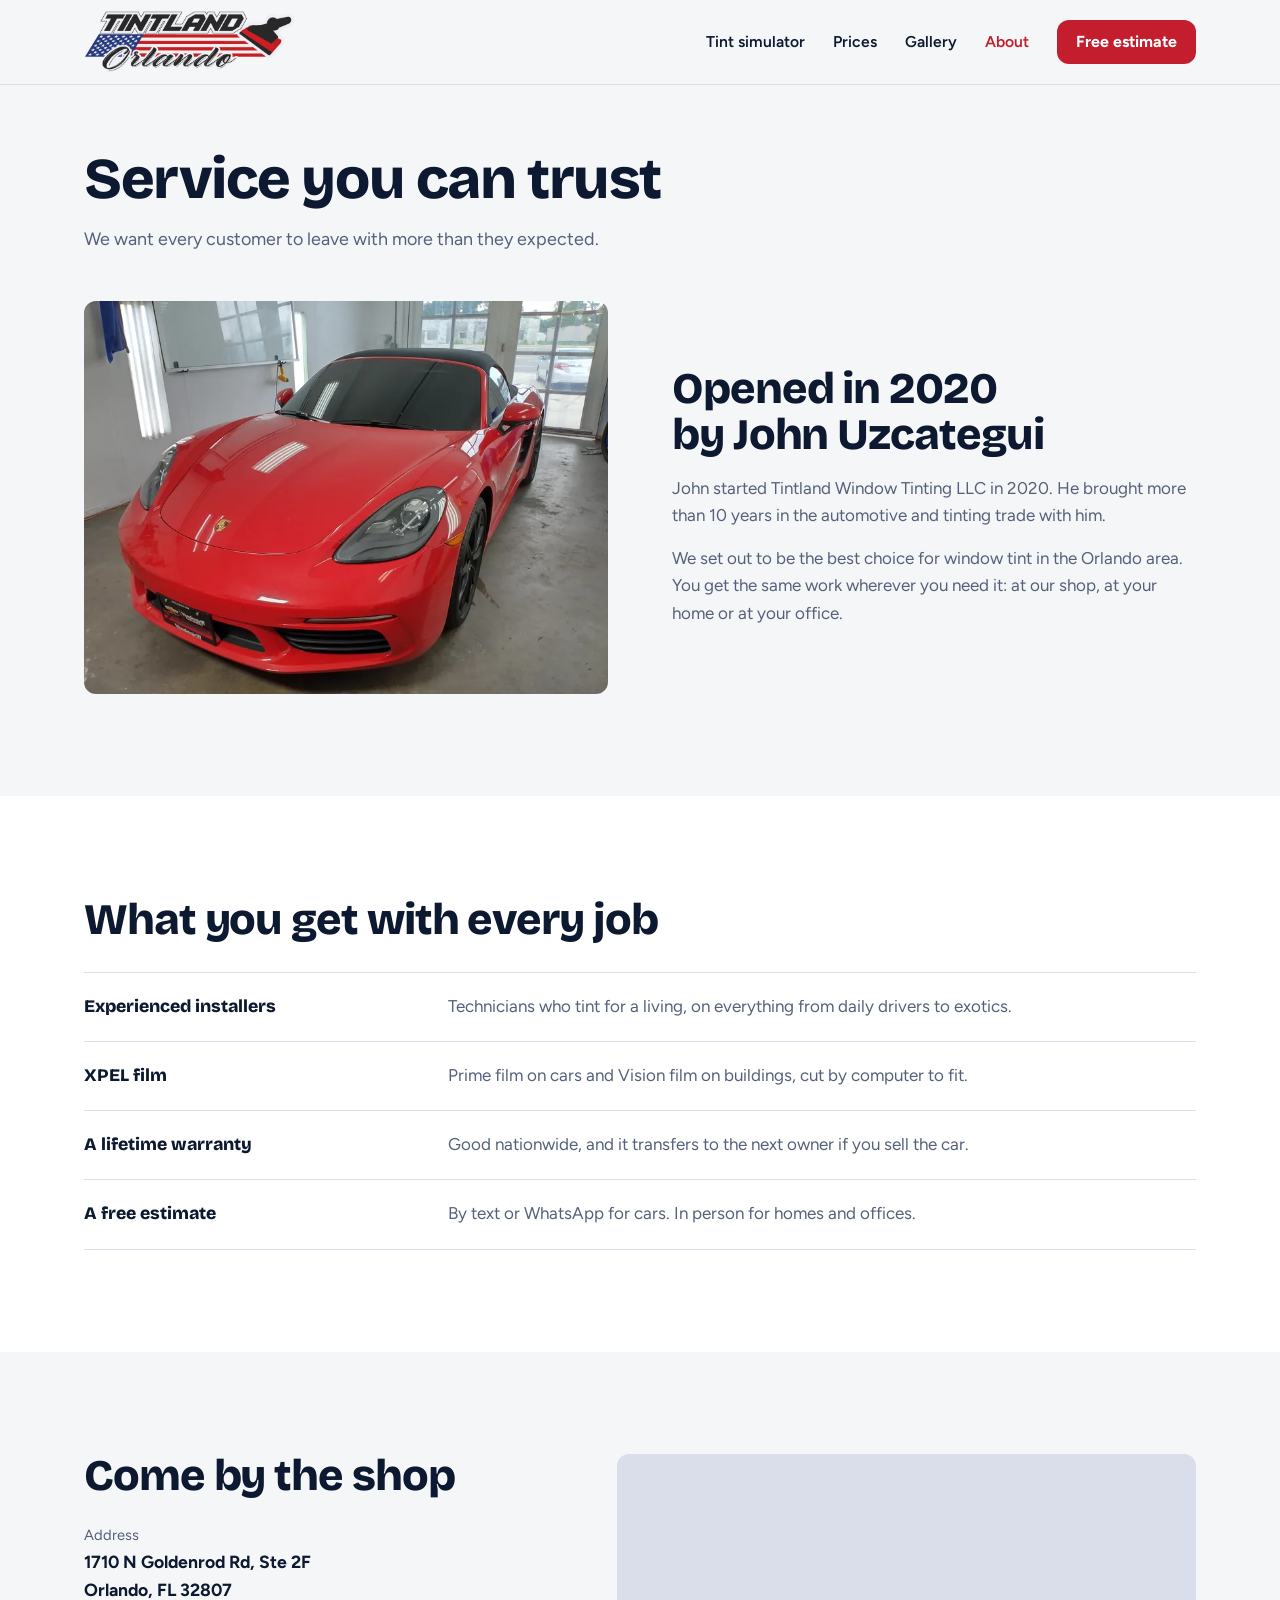
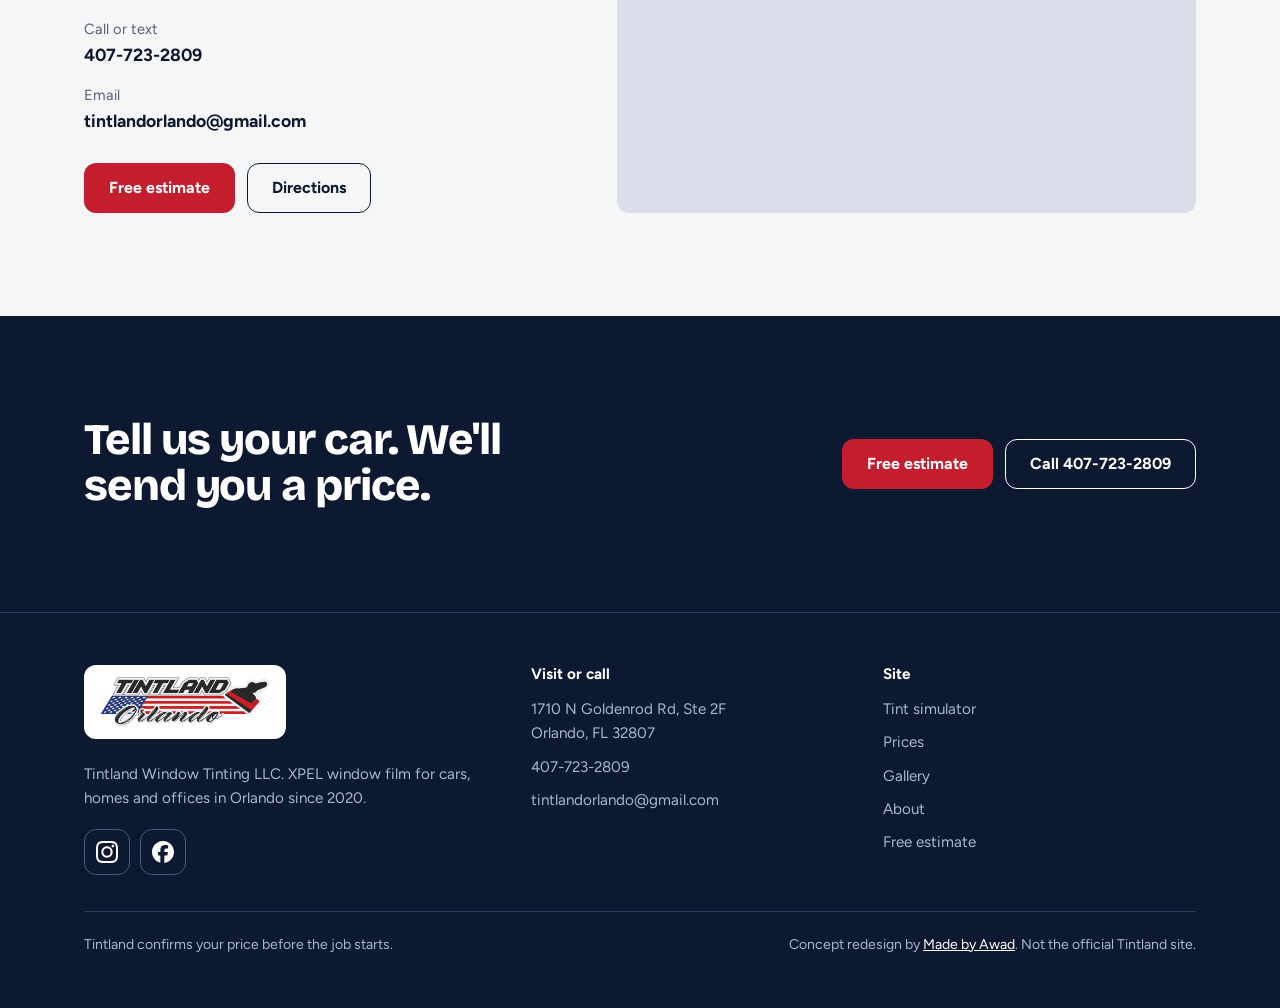
==== about.html @ 409a1114 "Tintland Orlando concept redesign: 6-page static site with tint simulator Co-Authored-By: Claude Opu" ====
<!doctype html>
<html lang="en">
<head>
<meta charset="utf-8">
<meta name="viewport" content="width=device-width, initial-scale=1">
<title>About | Tintland Orlando</title>
<meta name="description" content="Tintland Window Tinting LLC opened in Orlando in 2020. Founder John Uzcategui has more than 10 years in the automotive and tinting trade.">
<meta name="robots" content="noindex, nofollow">
<meta name="theme-color" content="#f5f6f8">
<meta property="og:title" content="About | Tintland Orlando">
<meta property="og:description" content="Tintland Window Tinting LLC opened in Orlando in 2020. Founder John Uzcategui has more than 10 years in the automotive and tinting trade.">
<meta property="og:image" content="assets/img/og.jpg">
<meta property="og:type" content="website">
<link rel="preload" href="assets/fonts/bricolage.woff2" as="font" type="font/woff2" crossorigin>
<link rel="preload" href="assets/fonts/figtree.woff2" as="font" type="font/woff2" crossorigin>
<link rel="stylesheet" href="assets/site.css?v=5aa60b94">
</head>
<body>
<a class="skip" href="#main">Skip to content</a>
<header class="hdr">
  <div class="wrap">
    <a class="brand" href="index.html" aria-label="Tintland Orlando, home"><img src="assets/img/tintland-logo.png" width="211" height="62" alt="Tintland Orlando"></a>
    <button class="menu" type="button" aria-expanded="false" aria-controls="nav">Menu</button>
    <nav class="nav" id="nav" aria-label="Main"><a href="tint-simulator.html">Tint simulator</a><a href="prices.html">Prices</a><a href="gallery.html">Gallery</a><a href="about.html" aria-current="page">About</a><a class="btn btn-p" href="estimate.html">Free estimate</a></nav>
  </div>
</header>
<main id="main">

<section class="phead">
  <div class="wrap">
    <h1>Service you can trust</h1>
    <p class="lead">We want every customer to leave with more than they expected.</p>
  </div>
</section>
<section class="sec tight">
  <div class="wrap split">
    <div><img src="assets/img/porsche-red-800.webp" srcset="assets/img/porsche-red-800.webp 800w, assets/img/porsche-red.webp 1600w" sizes="(max-width:860px) 100vw, 50vw" width="1600" height="1200" alt="Red Porsche convertible in the Tintland bay" fetchpriority="high"></div>
    <div class="stack">
      <h2>Opened in 2020 by John Uzcategui</h2>
      <p class="mute">John started Tintland Window Tinting LLC in 2020. He brought more than 10 years in the automotive and tinting trade with him.</p>
      <p class="mute">We set out to be the best choice for window tint in the Orlando area. You get the same work wherever you need it: at our shop, at your home or at your office.</p>
    </div>
  </div>
</section>
<section class="sec white">
  <div class="wrap">
    <h2 class="rv">What you get with every job</h2>
    <div class="rows rv">
      <div><b>Experienced installers</b><span>Technicians who tint for a living, on everything from daily drivers to exotics.</span></div>
      <div><b>XPEL film</b><span>Prime film on cars and Vision film on buildings, cut by computer to fit.</span></div>
      <div><b>A lifetime warranty</b><span>Good nationwide, and it transfers to the next owner if you sell the car.</span></div>
      <div><b>A free estimate</b><span>By text or WhatsApp for cars. In person for homes and offices.</span></div>
    </div>
  </div>
</section>

<section class="sec" id="visit">
  <div class="wrap visit">
    <div>
      <h2>Come by the shop</h2>
      <dl>
        <div><dt>Address</dt><dd>1710 N Goldenrod Rd, Ste 2F<br>Orlando, FL 32807</dd></div>
        <div><dt>Call or text</dt><dd><a href="tel:+14077232809">407-723-2809</a></dd></div>
        <div><dt>Email</dt><dd><a href="mailto:tintlandorlando@gmail.com">tintlandorlando@gmail.com</a></dd></div>
      </dl>
      <div class="btns">
        <a class="btn btn-p" href="estimate.html">Free estimate</a>
        <a class="btn btn-s" href="https://www.google.com/maps/search/?api=1&query=Tintland+Window+Tinting,+1710+N+Goldenrod+Rd+STE+2F,+Orlando,+FL+32807" rel="noopener">Directions</a>
      </div>
    </div>
    <iframe title="Map showing Tintland Orlando on N Goldenrod Rd" loading="lazy" src="https://www.google.com/maps?q=Tintland+Window+Tinting,+1710+N+Goldenrod+Rd+STE+2F,+Orlando,+FL+32807&output=embed"></iframe>
  </div>
</section>

<section class="sec end">
  <div class="wrap">
    <h2>Tell us your car. We'll send you a price.</h2>
    <div class="btns">
      <a class="btn btn-p" href="estimate.html">Free estimate</a>
      <a class="btn btn-s" href="tel:+14077232809">Call 407-723-2809</a>
    </div>
  </div>
</section>
</main>
<footer class="ftr">
  <div class="wrap">
    <div class="ftr-grid">
      <div>
        <span class="logo"><img src="assets/img/tintland-logo.png" width="640" height="188" alt="Tintland Orlando" loading="lazy"></span>
        <p>Tintland Window Tinting LLC. XPEL window film for cars, homes and offices in Orlando since 2020.</p>
        <div class="social"><a href="https://www.instagram.com/tintlandorlando/" rel="noopener" aria-label="Tintland Orlando on Instagram"><svg viewBox="0 0 24 24" width="22" height="22" fill="currentColor" aria-hidden="true"><path d="M7.0301.084c-1.2768.0602-2.1487.264-2.911.5634-.7888.3075-1.4575.72-2.1228 1.3877-.6652.6677-1.075 1.3368-1.3802 2.127-.2954.7638-.4956 1.6365-.552 2.914-.0564 1.2775-.0689 1.6882-.0626 4.947.0062 3.2586.0206 3.6671.0825 4.9473.061 1.2765.264 2.1482.5635 2.9107.308.7889.72 1.4573 1.388 2.1228.6679.6655 1.3365 1.0743 2.1285 1.38.7632.295 1.6361.4961 2.9134.552 1.2773.056 1.6884.069 4.9462.0627 3.2578-.0062 3.668-.0207 4.9478-.0814 1.28-.0607 2.147-.2652 2.9098-.5633.7889-.3086 1.4578-.72 2.1228-1.3881.665-.6682 1.0745-1.3378 1.3795-2.1284.2957-.7632.4966-1.636.552-2.9124.056-1.2809.0692-1.6898.063-4.948-.0063-3.2583-.021-3.6668-.0817-4.9465-.0607-1.2797-.264-2.1487-.5633-2.9117-.3084-.7889-.72-1.4568-1.3876-2.1228C21.2982 1.33 20.628.9208 19.8378.6165 19.074.321 18.2017.1197 16.9244.0645 15.6471.0093 15.236-.005 11.977.0014 8.718.0076 8.31.0215 7.0301.0839m.1402 21.6932c-1.17-.0509-1.8053-.2453-2.2287-.408-.5606-.216-.96-.4771-1.3819-.895-.422-.4178-.6811-.8186-.9-1.378-.1644-.4234-.3624-1.058-.4171-2.228-.0595-1.2645-.072-1.6442-.079-4.848-.007-3.2037.0053-3.583.0607-4.848.05-1.169.2456-1.805.408-2.2282.216-.5613.4762-.96.895-1.3816.4188-.4217.8184-.6814 1.3783-.9003.423-.1651 1.0575-.3614 2.227-.4171 1.2655-.06 1.6447-.072 4.848-.079 3.2033-.007 3.5835.005 4.8495.0608 1.169.0508 1.8053.2445 2.228.408.5608.216.96.4754 1.3816.895.4217.4194.6816.8176.9005 1.3787.1653.4217.3617 1.056.4169 2.2263.0602 1.2655.0739 1.645.0796 4.848.0058 3.203-.0055 3.5834-.061 4.848-.051 1.17-.245 1.8055-.408 2.2294-.216.5604-.4763.96-.8954 1.3814-.419.4215-.8181.6811-1.3783.9-.4224.1649-1.0577.3617-2.2262.4174-1.2656.0595-1.6448.072-4.8493.079-3.2045.007-3.5825-.006-4.848-.0608M16.953 5.5864A1.44 1.44 0 1 0 18.39 4.144a1.44 1.44 0 0 0-1.437 1.4424M5.8385 12.012c.0067 3.4032 2.7706 6.1557 6.173 6.1493 3.4026-.0065 6.157-2.7701 6.1506-6.1733-.0065-3.4032-2.771-6.1565-6.174-6.1498-3.403.0067-6.156 2.771-6.1496 6.1738M8 12.0077a4 4 0 1 1 4.008 3.9921A3.9996 3.9996 0 0 1 8 12.0077"/></svg></a><a href="https://www.facebook.com/tintlandorlando" rel="noopener" aria-label="Tintland Orlando on Facebook"><svg viewBox="0 0 24 24" width="22" height="22" fill="currentColor" aria-hidden="true"><path d="M9.101 23.691v-7.98H6.627v-3.667h2.474v-1.58c0-4.085 1.848-5.978 5.858-5.978.401 0 .955.042 1.468.103a8.68 8.68 0 0 1 1.141.195v3.325a8.623 8.623 0 0 0-.653-.036 26.805 26.805 0 0 0-.733-.009c-.707 0-1.259.096-1.675.309a1.686 1.686 0 0 0-.679.622c-.258.42-.374.995-.374 1.752v1.297h3.919l-.386 2.103-.287 1.564h-3.246v8.245C19.396 23.238 24 18.179 24 12.044c0-6.627-5.373-12-12-12s-12 5.373-12 12c0 5.628 3.874 10.35 9.101 11.647Z"/></svg></a></div>
      </div>
      <div>
        <h3>Visit or call</h3>
        <ul>
          <li>1710 N Goldenrod Rd, Ste 2F<br>Orlando, FL 32807</li>
          <li><a href="tel:+14077232809">407-723-2809</a></li>
          <li><a href="mailto:tintlandorlando@gmail.com">tintlandorlando@gmail.com</a></li>
        </ul>
      </div>
      <div>
        <h3>Site</h3>
        <ul>
          <li><a href="tint-simulator.html">Tint simulator</a></li>
          <li><a href="prices.html">Prices</a></li>
          <li><a href="gallery.html">Gallery</a></li>
          <li><a href="about.html">About</a></li>
          <li><a href="estimate.html">Free estimate</a></li>
        </ul>
      </div>
    </div>
    <div class="note">
      <span>Tintland confirms your price before the job starts.</span>
      <span>Concept redesign by <a href="https://madebyawad.com" rel="noopener">Made by Awad</a>. Not the official Tintland site.</span>
    </div>
  </div>
</footer>
<div class="bar">
  <a class="btn btn-s" href="tel:+14077232809">Call</a>
  <a class="btn btn-p" href="estimate.html">Free estimate</a>
</div>
<script src="assets/site.js?v=5aa60b94" defer></script>
</body>
</html>
---- assets/site.css ----
@font-face{font-family:"Bricolage";src:url("fonts/bricolage.woff2") format("woff2");font-weight:200 800;font-display:swap}
@font-face{font-family:"Figtree";src:url("fonts/figtree.woff2") format("woff2");font-weight:300 900;font-display:swap}

:root{
  --bg:#f5f6f8;--card:#ffffff;--ink:#0d1930;--mute:#55607a;--line:#d9deea;
  --red:#c41e2e;--red-d:#a31524;--navy:#0d1930;--navy2:#162543;
  --r:12px;--wrap:1200px;--pad:clamp(20px,4vw,44px);
}
*,*::before,*::after{box-sizing:border-box}
html{scroll-behavior:smooth;-webkit-text-size-adjust:100%}
body{margin:0;background:var(--bg);color:var(--ink);font-family:"Figtree",system-ui,-apple-system,"Segoe UI",Arial,sans-serif;font-size:17px;line-height:1.6;-webkit-font-smoothing:antialiased}
img{display:block;max-width:100%;height:auto}
a{color:inherit}
h1,h2,h3{margin:0;font-family:"Bricolage","Figtree",system-ui,sans-serif;font-weight:800;letter-spacing:-.025em;line-height:1.05;text-wrap:balance}
h1{font-size:clamp(2.4rem,5vw,4.1rem)}
h2{font-size:clamp(1.9rem,3.4vw,2.8rem)}
h3{font-size:1.25rem;letter-spacing:-.01em;line-height:1.2}
p{margin:0}
.wrap{max-width:var(--wrap);margin:0 auto;padding:0 var(--pad)}
.sec{padding:clamp(56px,8vw,104px) 0}
.sec.tight{padding-top:8px}
.sec.white{background:var(--card)}
.lead{color:var(--mute);font-size:1.12rem;max-width:56ch;margin-top:16px}
.mute{color:var(--mute)}
.small{font-size:.92rem}
.skip{position:absolute;left:-9999px}
.skip:focus{left:12px;top:12px;z-index:40;background:var(--navy);color:#fff;padding:10px 14px;border-radius:var(--r)}
:focus-visible{outline:3px solid var(--red);outline-offset:3px}
.stack>*+*{margin-top:16px}

.btn{display:inline-flex;align-items:center;justify-content:center;min-height:50px;padding:0 24px;border-radius:var(--r);font-weight:700;font-size:1rem;text-decoration:none;white-space:nowrap;border:1.5px solid transparent;cursor:pointer;font-family:inherit;transition:transform .15s ease,background-color .15s ease,border-color .15s ease,color .15s ease}
.btn:active{transform:translateY(1px)}
.btn-p{background:var(--red);color:#fff}
.btn-p:hover{background:var(--red-d)}
.btn-s{border-color:var(--ink);color:var(--ink);background:transparent}
.btn-s:hover{background:var(--ink);color:#fff}
.btns{display:flex;flex-wrap:wrap;gap:12px}
.tlink{font-weight:700;text-decoration:underline;text-decoration-color:var(--red);text-decoration-thickness:2px;text-underline-offset:5px}
.tlink:hover{color:var(--red)}

/* header */
.hdr{position:sticky;top:0;z-index:30;background:var(--bg);border-bottom:1px solid var(--line)}
.hdr .wrap{display:flex;align-items:center;justify-content:space-between;height:84px;gap:24px}
.brand{display:flex;align-items:center;flex:none}
.brand img{height:62px;width:auto;max-height:62px}
@media (max-width:480px){.brand img{height:52px}}
.nav{display:flex;align-items:center;gap:28px}
.nav a:not(.btn){text-decoration:none;font-weight:600;font-size:.98rem;white-space:nowrap}
.nav a:not(.btn):hover,.nav a[aria-current="page"]{color:var(--red)}
.nav .btn{min-height:44px;padding:0 18px}
.menu{display:none;background:none;border:1.5px solid var(--ink);color:var(--ink);border-radius:var(--r);height:44px;padding:0 14px;font:inherit;font-weight:700;cursor:pointer}
@media (max-width:920px){
  .menu{display:block}
  .nav{display:none;position:absolute;left:0;right:0;top:84px;background:var(--bg);border-bottom:1px solid var(--line);flex-direction:column;align-items:stretch;gap:0;padding:8px var(--pad) 20px}
  .nav.open{display:flex}
  .nav a:not(.btn){padding:14px 0;border-bottom:1px solid var(--line);font-size:1.05rem}
  .nav .btn{margin-top:16px;min-height:50px}
}

/* hero */
.hero{padding:clamp(28px,4vw,56px) 0 clamp(40px,6vw,72px)}
.hero .wrap{display:grid;grid-template-columns:1.15fr .85fr;gap:clamp(28px,5vw,72px);align-items:center}
.hero p{color:var(--mute);font-size:1.15rem;max-width:46ch;margin:22px 0 30px}
.hero-img img{width:100%;aspect-ratio:4/5;max-height:620px;object-fit:cover;object-position:50% 70%;border-radius:var(--r)}
@media (max-width:860px){.hero .wrap{grid-template-columns:1fr}.hero-img img{aspect-ratio:4/3;object-position:50% 78%}}
.phead{padding:clamp(36px,5vw,72px) 0 clamp(24px,3vw,40px)}
.phead h1{font-size:clamp(2.2rem,4.6vw,3.6rem)}

/* facts */
.facts{display:grid;grid-template-columns:repeat(4,1fr);border-top:1px solid var(--line);border-bottom:1px solid var(--line)}
.facts div{padding:22px 22px 22px 0;color:var(--mute);line-height:1.4}
.facts div+div{padding-left:22px;border-left:1px solid var(--line)}
.facts b{display:block;color:var(--ink);font-family:"Bricolage",sans-serif;font-weight:800;font-size:1.1rem;margin-bottom:4px}
@media (max-width:860px){.facts{grid-template-columns:1fr 1fr}.facts div:nth-child(3){border-left:0;padding-left:0}.facts div:nth-child(n+3){border-top:1px solid var(--line)}}
@media (max-width:480px){.facts{grid-template-columns:1fr}.facts div,.facts div+div{padding:16px 0;border-left:0}.facts div+div{border-top:1px solid var(--line)}}

/* tint simulator */
.sim{background:var(--navy);color:#fff;border-radius:20px;padding:clamp(20px,4vw,52px);margin-top:36px}
.stage{position:relative;max-width:1000px;margin:0 auto}
.stage::after{content:"";position:absolute;left:6%;right:5%;bottom:1.5%;height:9%;background:radial-gradient(ellipse at center,rgba(0,0,0,.6),rgba(0,0,0,0) 70%);z-index:0}
.stage img{position:relative;z-index:1;width:100%}
.stage .tint{position:absolute;inset:0;z-index:2;opacity:.56;transition:opacity .35s ease}
.sim-row{display:grid;grid-template-columns:auto 1fr;gap:clamp(20px,4vw,56px);align-items:center;margin-top:clamp(20px,3vw,36px)}
.sim-num{font-family:"Bricolage",sans-serif;font-weight:800;font-size:clamp(3.4rem,8vw,5.6rem);line-height:.95;letter-spacing:-.04em;min-width:3.2ch}
.sim-cap{color:#aab6d0;font-size:.95rem;margin-top:6px}
.sim-desc{font-size:1.15rem;line-height:1.45;max-width:44ch;min-height:3.4em}
.sim-ctl{margin-top:clamp(20px,3vw,32px)}
.sim input[type=range]{-webkit-appearance:none;appearance:none;width:100%;height:36px;background:transparent;margin:0;cursor:pointer}
.sim input[type=range]::-webkit-slider-runnable-track{height:10px;border-radius:999px;background:linear-gradient(90deg,#dfe6f4,#6f7b93 45%,#05070c)}
.sim input[type=range]::-moz-range-track{height:10px;border-radius:999px;background:linear-gradient(90deg,#dfe6f4,#6f7b93 45%,#05070c)}
.sim input[type=range]::-webkit-slider-thumb{-webkit-appearance:none;width:34px;height:34px;border-radius:50%;background:var(--red);border:4px solid #fff;margin-top:-12px;box-shadow:0 2px 10px rgba(0,0,0,.45)}
.sim input[type=range]::-moz-range-thumb{width:26px;height:26px;border-radius:50%;background:var(--red);border:4px solid #fff;box-shadow:0 2px 10px rgba(0,0,0,.45)}
.sim input[type=range]:focus-visible{outline:3px solid #fff;outline-offset:4px;border-radius:999px}
.ticks{display:grid;grid-template-columns:repeat(7,1fr);margin:8px -4% 0}
.ticks button{background:none;border:0;color:#aab6d0;font:inherit;font-weight:700;font-size:.95rem;padding:8px 0;cursor:pointer;border-radius:8px}
.ticks button:hover{color:#fff}
.ticks button[aria-pressed="true"]{color:#fff}
.legal{display:grid;grid-template-columns:repeat(3,1fr);gap:12px;margin-top:clamp(20px,3vw,32px)}
.legal div{background:var(--navy2);border-radius:var(--r);padding:16px 18px}
.legal span{display:block;color:#aab6d0;font-size:.92rem}
.legal b{display:block;margin-top:4px;font-size:1.05rem}
.legal .ok{color:#7fe0a6}
.legal .no{color:#ff9aa2}
.sim-note{color:#aab6d0;font-size:.9rem;margin-top:18px;max-width:86ch}
.sim-note a{color:#fff}
@media (max-width:700px){.sim-row{grid-template-columns:1fr;gap:10px}.legal{grid-template-columns:1fr}.sim-desc{min-height:4.4em}.sim{border-radius:16px;margin-left:calc(var(--pad) * -.5);margin-right:calc(var(--pad) * -.5)}}

/* tables */
.tbl-wrap{overflow-x:auto;margin-top:28px}
table{width:100%;border-collapse:collapse;min-width:560px}
th,td{text-align:left;padding:15px 16px 15px 0;border-bottom:1px solid var(--line)}
thead th{color:var(--mute);font-weight:600;font-size:.92rem}
tbody th{font-weight:600}
td.n,th.n{text-align:right;padding-right:0;font-variant-numeric:tabular-nums;white-space:nowrap}
td.n{font-weight:800;font-family:"Bricolage",sans-serif;font-size:1.15rem}
.sec-foot{margin-top:28px}

/* mosaic + gallery */
.mosaic{display:grid;grid-template-columns:1fr 1fr 1fr;gap:12px;margin-top:36px}
.mosaic a{display:block;overflow:hidden;border-radius:var(--r)}
.mosaic img{width:100%;height:100%;aspect-ratio:4/3;object-fit:cover;transition:transform .4s ease}
.mosaic a:hover img{transform:scale(1.03)}
.mosaic a:nth-child(1){grid-column:span 2;grid-row:span 2}
.mosaic a:nth-child(1) img{aspect-ratio:auto}
@media (max-width:700px){.mosaic{grid-template-columns:1fr 1fr}.mosaic a:nth-child(1){grid-row:auto}.mosaic a:nth-child(1) img{aspect-ratio:4/3}}
.gal{columns:3;column-gap:12px}
.gal a{display:block;margin-bottom:12px;break-inside:avoid;border-radius:var(--r);overflow:hidden}
.gal img{width:100%;transition:transform .4s ease}
.gal a:hover img{transform:scale(1.03)}
@media (max-width:860px){.gal{columns:2}}
@media (max-width:480px){.gal{columns:1}}
dialog{border:0;padding:0;background:transparent;max-width:min(94vw,1400px);max-height:94vh}
dialog::backdrop{background:rgba(8,12,22,.92)}
dialog img{max-width:100%;max-height:84vh;border-radius:var(--r);margin:0 auto}
dialog form{display:flex;justify-content:flex-end;margin-bottom:10px}
dialog .btn-s{border-color:#fff;color:#fff}

/* steps */
.steps{display:grid;grid-template-columns:repeat(3,1fr);gap:clamp(20px,3vw,40px);margin-top:36px}
.steps div{border-top:3px solid var(--red);padding-top:18px}
.steps p{color:var(--mute);margin-top:8px}
@media (max-width:760px){.steps{grid-template-columns:1fr}}

/* split */
.split{display:grid;grid-template-columns:1fr 1fr;gap:clamp(28px,5vw,72px);align-items:center}
.split img{border-radius:var(--r);width:100%;aspect-ratio:4/3;object-fit:cover}
@media (max-width:860px){.split{grid-template-columns:1fr}}

/* visit */
.visit{display:grid;grid-template-columns:1fr 1.2fr;gap:clamp(24px,4vw,56px);align-items:stretch}
.visit iframe{width:100%;height:100%;min-height:340px;border:0;border-radius:var(--r);background:var(--line)}
.visit dl{margin:24px 0 28px;display:grid;gap:14px}
.visit dt{color:var(--mute);font-size:.92rem}
.visit dd{margin:0;font-weight:700;font-size:1.1rem}
.visit dd a{text-decoration:none}
.visit dd a:hover{color:var(--red)}
@media (max-width:860px){.visit{grid-template-columns:1fr}}

/* film list */
.rows{margin-top:28px;border-top:1px solid var(--line)}
.rows>div{display:grid;grid-template-columns:1fr 2.2fr;gap:24px;padding:20px 0;border-bottom:1px solid var(--line)}
.rows b{font-weight:800;font-family:"Bricolage",sans-serif;font-size:1.1rem}
.rows span{color:var(--mute)}
@media (max-width:700px){.rows>div{grid-template-columns:1fr;gap:4px}}

/* builder + forms */
.builder{display:grid;grid-template-columns:1.5fr 1fr;gap:clamp(24px,4vw,56px);align-items:start}
@media (max-width:900px){.builder{grid-template-columns:1fr}}
fieldset{border:0;margin:0 0 32px;padding:0;min-width:0}
legend{padding:0;font-family:"Bricolage",sans-serif;font-weight:800;font-size:1.2rem;margin-bottom:6px}
.hint{color:var(--mute);font-size:.95rem;margin-bottom:14px}
.opts{display:grid;gap:10px}
.opts.c3{grid-template-columns:repeat(3,1fr)}
.opts.c4{grid-template-columns:repeat(4,1fr)}
@media (max-width:760px){.opts.c4{grid-template-columns:1fr 1fr}}
@media (max-width:560px){.opts.c3{grid-template-columns:1fr}}
.opt{position:relative}
.opt input{position:absolute;opacity:0;inset:0;width:100%;height:100%;margin:0;cursor:pointer}
.opt span{display:block;border:1.5px solid var(--line);border-radius:var(--r);padding:14px 16px;height:100%;background:var(--card);transition:border-color .15s ease,box-shadow .15s ease}
.opt b{display:block;font-size:1.05rem}
.opt small{display:block;color:var(--mute);font-size:.9rem;margin-top:2px}
.opt input:hover+span{border-color:var(--ink)}
.opt input:checked+span{border-color:var(--red);box-shadow:inset 0 0 0 1.5px var(--red)}
.opt input:focus-visible+span{outline:3px solid var(--red);outline-offset:3px}
.field{margin-bottom:16px}
.field label{display:block;font-weight:700;margin-bottom:6px}
.field input,.field select,.field textarea{width:100%;min-height:50px;border-radius:var(--r);border:1.5px solid #b9c1d2;background:var(--card);color:var(--ink);font:inherit;padding:10px 14px}
.field textarea{min-height:96px;resize:vertical}
.field .help{color:var(--mute);font-size:.9rem;margin-top:6px}
.grid2{display:grid;grid-template-columns:1fr 1fr;gap:0 14px}
.grid3{display:grid;grid-template-columns:1fr 1fr 1fr;gap:0 14px}
@media (max-width:560px){.grid2,.grid3{grid-template-columns:1fr}}
.quote{position:sticky;top:108px;background:var(--navy);color:#fff;border-radius:var(--r);padding:28px}
.quote .cap{color:#aab6d0}
.quote .tot{font-family:"Bricolage",sans-serif;font-weight:800;font-size:clamp(3rem,6vw,4.2rem);line-height:1;letter-spacing:-.03em;margin:6px 0 4px}
.quote ul{list-style:none;margin:20px 0;padding:0;border-top:1px solid #2a3a5c}
.quote li{display:flex;justify-content:space-between;gap:16px;padding:10px 0;border-bottom:1px solid #2a3a5c;font-size:.97rem}
.quote .btn{width:100%;margin-top:10px}
.quote .btn-s{border-color:#fff;color:#fff}
.quote .btn-s:hover{background:#fff;color:var(--navy)}
.quote .fine{color:#aab6d0;font-size:.88rem;margin-top:16px}
.err{color:var(--red-d);font-weight:700;margin-top:12px;min-height:1.5em}

/* end cta */
.end{background:var(--navy);color:#fff}
.end .wrap{display:flex;justify-content:space-between;align-items:center;gap:32px;flex-wrap:wrap}
.end h2{max-width:20ch}
.end .btn-s{border-color:#fff;color:#fff}
.end .btn-s:hover{background:#fff;color:var(--navy)}

/* footer */
.ftr{background:var(--navy);color:#aab6d0;border-top:1px solid #2a3a5c;padding:52px 0 110px;font-size:.95rem}
.ftr-grid{display:grid;grid-template-columns:1.3fr 1fr 1fr;gap:40px}
.ftr .logo{background:#fff;border-radius:var(--r);padding:12px 16px;display:inline-block;margin-bottom:16px}
.ftr .logo img{width:170px}
.ftr h3{font-family:"Figtree",sans-serif;font-size:.95rem;color:#fff;margin-bottom:14px;font-weight:700;letter-spacing:0}
.ftr ul{list-style:none;margin:0;padding:0}
.ftr li{margin-bottom:9px}
.ftr a{text-decoration:none}
.ftr a:hover{color:#fff}
.social{display:flex;gap:10px;margin-top:18px}
.social a{display:flex;align-items:center;justify-content:center;width:46px;height:46px;border:1.5px solid #4a5a7c;border-radius:var(--r);color:#fff;transition:background-color .15s ease,border-color .15s ease}
.social a:hover{background:var(--red);border-color:var(--red)}
.ftr .note{margin-top:36px;padding-top:22px;border-top:1px solid #2a3a5c;font-size:.88rem;display:flex;justify-content:space-between;gap:24px;flex-wrap:wrap}
.ftr .note a{color:#fff;text-decoration:underline}
@media (max-width:860px){.ftr-grid{grid-template-columns:1fr 1fr}}
@media (max-width:520px){.ftr-grid{grid-template-columns:1fr}}
@media (min-width:761px){.ftr{padding-bottom:52px}}

.bar{display:none}
@media (max-width:760px){
  .bar{display:grid;grid-template-columns:1fr 1fr;gap:10px;position:fixed;left:0;right:0;bottom:0;z-index:30;background:var(--bg);border-top:1px solid var(--line);padding:10px 14px calc(10px + env(safe-area-inset-bottom))}
  .bar .btn{min-height:48px;padding:0 10px}
}

@media (prefers-reduced-motion:no-preference){
  .js .rv{opacity:0;transform:translateY(18px);transition:opacity .6s cubic-bezier(.16,1,.3,1),transform .6s cubic-bezier(.16,1,.3,1)}
  .js .rv.in{opacity:1;transform:none}
}
@media (prefers-reduced-motion:reduce){html{scroll-behavior:auto}*{transition:none!important}}
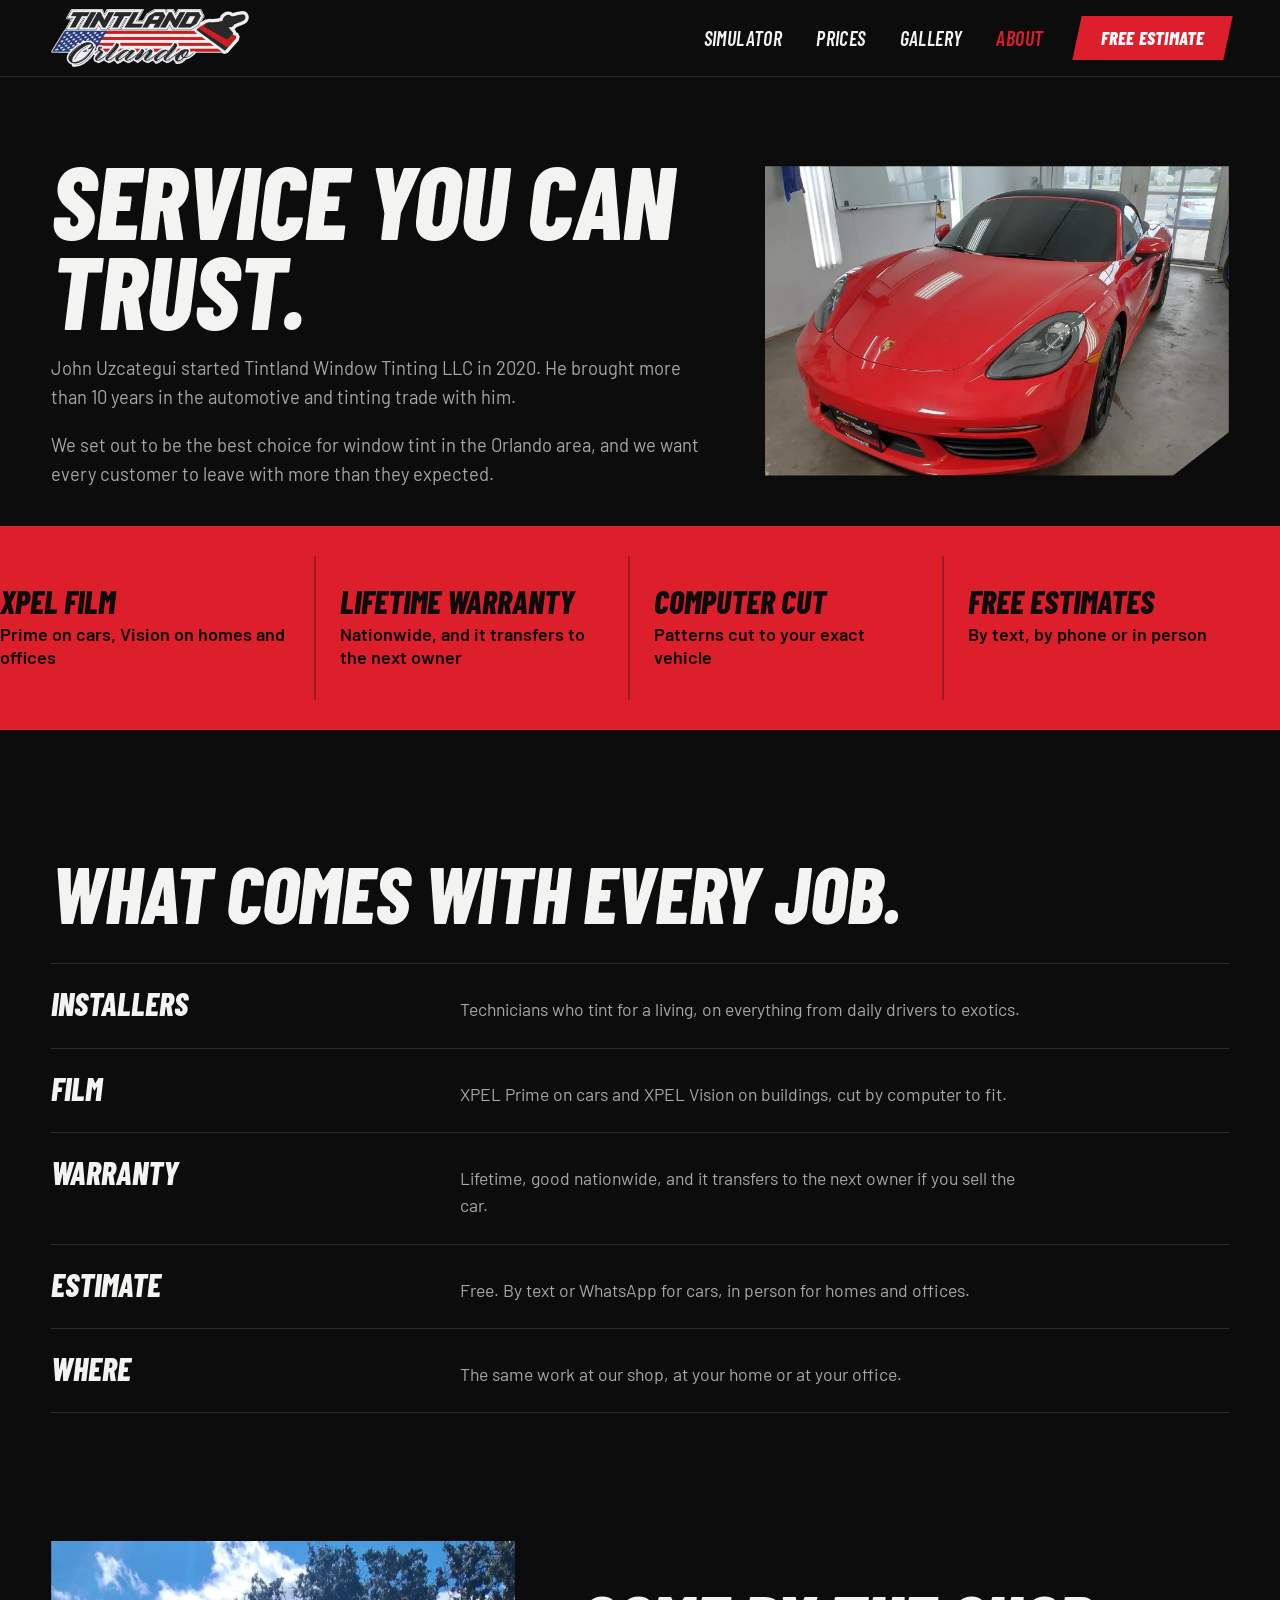
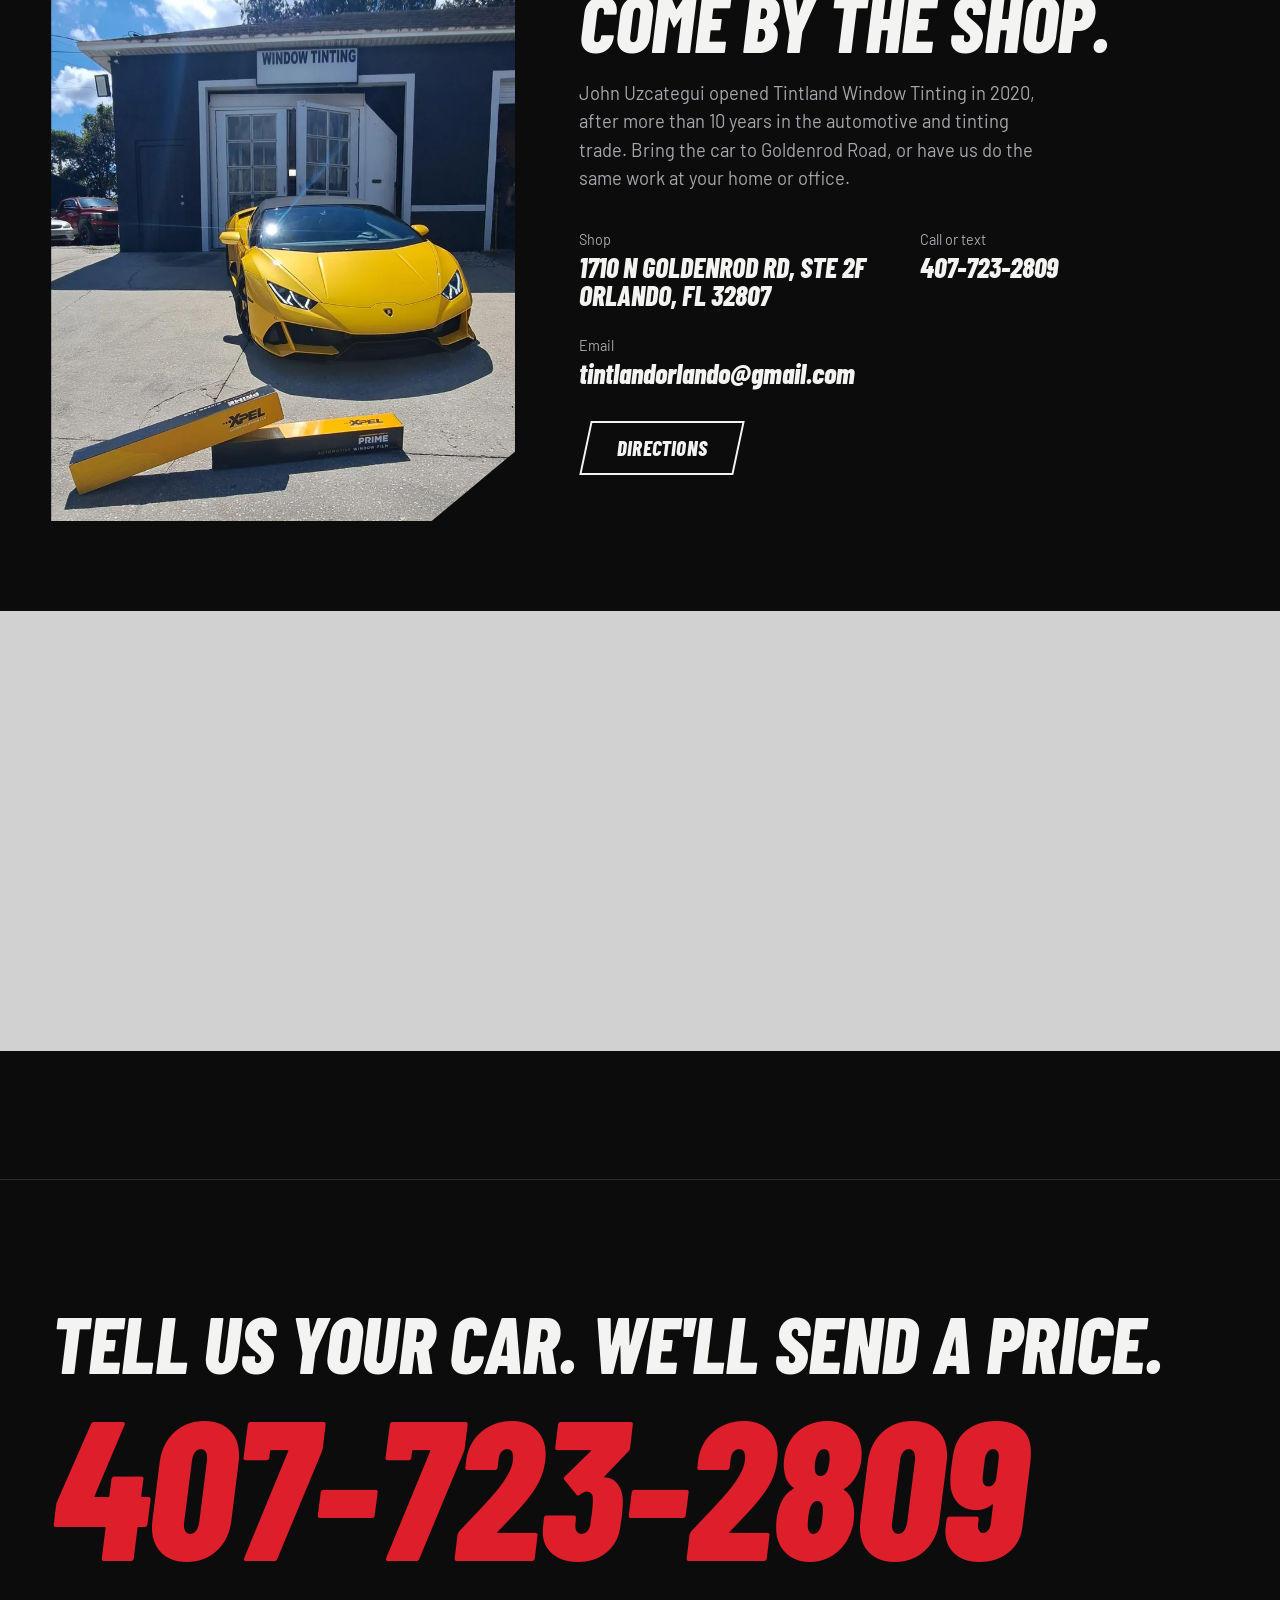
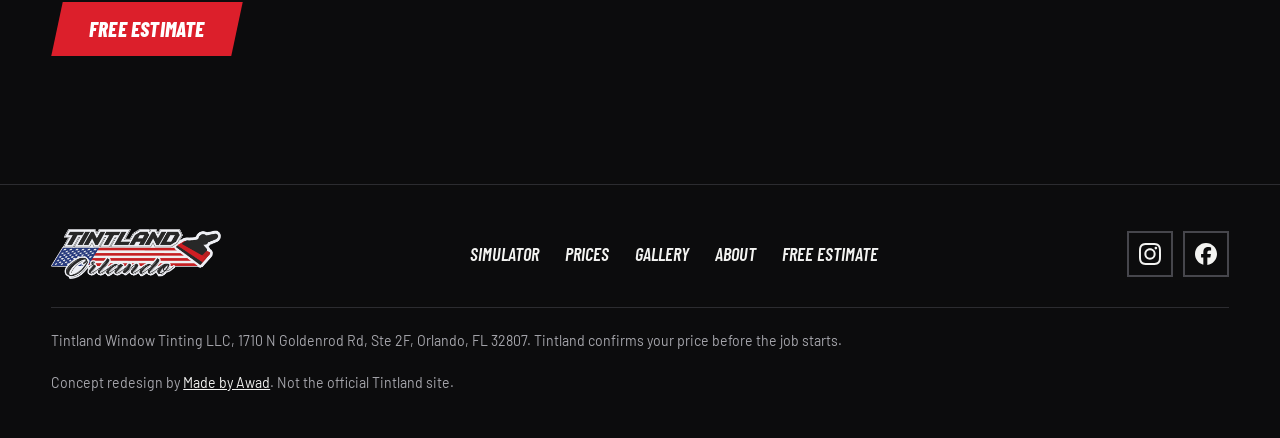
==== commit 0bd43d9a: "Redesign: motorsport poster direction, simulator as hero, price board, filmstrip Co-Authored-By: Cla" ====
--- a/about.html
+++ b/about.html
@@ -6,119 +6,101 @@
 <title>About | Tintland Orlando</title>
 <meta name="description" content="Tintland Window Tinting LLC opened in Orlando in 2020. Founder John Uzcategui has more than 10 years in the automotive and tinting trade.">
 <meta name="robots" content="noindex, nofollow">
-<meta name="theme-color" content="#f5f6f8">
+<meta name="theme-color" content="#0c0c0d">
+<meta name="color-scheme" content="dark">
 <meta property="og:title" content="About | Tintland Orlando">
 <meta property="og:description" content="Tintland Window Tinting LLC opened in Orlando in 2020. Founder John Uzcategui has more than 10 years in the automotive and tinting trade.">
 <meta property="og:image" content="assets/img/og.jpg">
 <meta property="og:type" content="website">
-<link rel="preload" href="assets/fonts/bricolage.woff2" as="font" type="font/woff2" crossorigin>
-<link rel="preload" href="assets/fonts/figtree.woff2" as="font" type="font/woff2" crossorigin>
-<link rel="stylesheet" href="assets/site.css?v=5aa60b94">
+<link rel="preload" href="assets/fonts/barlow-condensed-800-italic.woff2" as="font" type="font/woff2" crossorigin>
+<link rel="preload" href="assets/fonts/barlow-400-normal.woff2" as="font" type="font/woff2" crossorigin>
+<link rel="stylesheet" href="assets/site.css?v=63201f2b">
 </head>
 <body>
 <a class="skip" href="#main">Skip to content</a>
 <header class="hdr">
   <div class="wrap">
-    <a class="brand" href="index.html" aria-label="Tintland Orlando, home"><img src="assets/img/tintland-logo.png" width="211" height="62" alt="Tintland Orlando"></a>
+    <a class="brand" href="index.html" aria-label="Tintland Orlando, home"><img src="assets/img/tintland-logo.png" width="197" height="58" alt="Tintland Orlando"></a>
     <button class="menu" type="button" aria-expanded="false" aria-controls="nav">Menu</button>
-    <nav class="nav" id="nav" aria-label="Main"><a href="tint-simulator.html">Tint simulator</a><a href="prices.html">Prices</a><a href="gallery.html">Gallery</a><a href="about.html" aria-current="page">About</a><a class="btn btn-p" href="estimate.html">Free estimate</a></nav>
+    <nav class="nav" id="nav" aria-label="Main"><a href="tint-simulator.html">Simulator</a><a href="prices.html">Prices</a><a href="gallery.html">Gallery</a><a href="about.html" aria-current="page">About</a><a class="btn btn-p" href="estimate.html"><span>Free estimate</span></a></nav>
   </div>
 </header>
 <main id="main">
 
 <section class="phead">
-  <div class="wrap">
-    <h1>Service you can trust</h1>
-    <p class="lead">We want every customer to leave with more than they expected.</p>
+  <div class="wrap split">
+    <div>
+      <h1>Service you can trust.</h1>
+      <p>John Uzcategui started Tintland Window Tinting LLC in 2020. He brought more than 10 years in the automotive and tinting trade with him.</p>
+      <p>We set out to be the best choice for window tint in the Orlando area, and we want every customer to leave with more than they expected.</p>
+    </div>
+    <div><img src="assets/img/porsche-red-800.webp" srcset="assets/img/porsche-red-800.webp 800w, assets/img/porsche-red.webp 1600w" sizes="(max-width:860px) 100vw, 50vw" width="1600" height="1200" alt="Red Porsche convertible in the Tintland bay" fetchpriority="high"></div>
   </div>
 </section>
-<section class="sec tight">
-  <div class="wrap split">
-    <div><img src="assets/img/porsche-red-800.webp" srcset="assets/img/porsche-red-800.webp 800w, assets/img/porsche-red.webp 1600w" sizes="(max-width:860px) 100vw, 50vw" width="1600" height="1200" alt="Red Porsche convertible in the Tintland bay" fetchpriority="high"></div>
-    <div class="stack">
-      <h2>Opened in 2020 by John Uzcategui</h2>
-      <p class="mute">John started Tintland Window Tinting LLC in 2020. He brought more than 10 years in the automotive and tinting trade with him.</p>
-      <p class="mute">We set out to be the best choice for window tint in the Orlando area. You get the same work wherever you need it: at our shop, at your home or at your office.</p>
-    </div>
+
+<section class="band">
+  <div class="wrap">
+    <div><b>XPEL film</b>Prime on cars, Vision on homes and offices</div>
+    <div><b>Lifetime warranty</b>Nationwide, and it transfers to the next owner</div>
+    <div><b>Computer cut</b>Patterns cut to your exact vehicle</div>
+    <div><b>Free estimates</b>By text, by phone or in person</div>
   </div>
 </section>
-<section class="sec white">
+<section class="sec">
   <div class="wrap">
-    <h2 class="rv">What you get with every job</h2>
+    <h2 class="rv">What comes with every job.</h2>
     <div class="rows rv">
-      <div><b>Experienced installers</b><span>Technicians who tint for a living, on everything from daily drivers to exotics.</span></div>
-      <div><b>XPEL film</b><span>Prime film on cars and Vision film on buildings, cut by computer to fit.</span></div>
-      <div><b>A lifetime warranty</b><span>Good nationwide, and it transfers to the next owner if you sell the car.</span></div>
-      <div><b>A free estimate</b><span>By text or WhatsApp for cars. In person for homes and offices.</span></div>
+      <div><b>Installers</b><span>Technicians who tint for a living, on everything from daily drivers to exotics.</span></div>
+      <div><b>Film</b><span>XPEL Prime on cars and XPEL Vision on buildings, cut by computer to fit.</span></div>
+      <div><b>Warranty</b><span>Lifetime, good nationwide, and it transfers to the next owner if you sell the car.</span></div>
+      <div><b>Estimate</b><span>Free. By text or WhatsApp for cars, in person for homes and offices.</span></div>
+      <div><b>Where</b><span>The same work at our shop, at your home or at your office.</span></div>
     </div>
   </div>
 </section>
 
-<section class="sec" id="visit">
-  <div class="wrap visit">
-    <div>
-      <h2>Come by the shop</h2>
-      <dl>
-        <div><dt>Address</dt><dd>1710 N Goldenrod Rd, Ste 2F<br>Orlando, FL 32807</dd></div>
+<section class="sec" id="visit" style="padding-top:0">
+  <div class="wrap shop">
+    <div class="shop-img rv"><img src="assets/img/shop-front-800.webp" srcset="assets/img/shop-front-800.webp 800w, assets/img/shop-front.webp 1600w" sizes="(max-width:860px) 100vw, 40vw" width="1600" height="2244" alt="Yellow Lamborghini parked outside the Tintland Orlando shop" loading="lazy" decoding="async"></div>
+    <div class="rv">
+      <h2>Come by the shop.</h2>
+      <p>John Uzcategui opened Tintland Window Tinting in 2020, after more than 10 years in the automotive and tinting trade. Bring the car to Goldenrod Road, or have us do the same work at your home or office.</p>
+      <dl class="facts">
+        <div><dt>Shop</dt><dd>1710 N Goldenrod Rd, Ste 2F<br>Orlando, FL 32807</dd></div>
         <div><dt>Call or text</dt><dd><a href="tel:+14077232809">407-723-2809</a></dd></div>
-        <div><dt>Email</dt><dd><a href="mailto:tintlandorlando@gmail.com">tintlandorlando@gmail.com</a></dd></div>
+        <div><dt>Email</dt><dd class="plain"><a href="mailto:tintlandorlando@gmail.com">tintlandorlando@gmail.com</a></dd></div>
       </dl>
-      <div class="btns">
-        <a class="btn btn-p" href="estimate.html">Free estimate</a>
-        <a class="btn btn-s" href="https://www.google.com/maps/search/?api=1&query=Tintland+Window+Tinting,+1710+N+Goldenrod+Rd+STE+2F,+Orlando,+FL+32807" rel="noopener">Directions</a>
-      </div>
+      <div class="btns"><a class="btn btn-s" href="https://www.google.com/maps/search/?api=1&query=Tintland+Window+Tinting,+1710+N+Goldenrod+Rd+STE+2F,+Orlando,+FL+32807" rel="noopener"><span>Directions</span></a></div>
     </div>
-    <iframe title="Map showing Tintland Orlando on N Goldenrod Rd" loading="lazy" src="https://www.google.com/maps?q=Tintland+Window+Tinting,+1710+N+Goldenrod+Rd+STE+2F,+Orlando,+FL+32807&output=embed"></iframe>
   </div>
+  <div class="map rv"><iframe title="Map showing Tintland Orlando on N Goldenrod Rd" loading="lazy" src="https://www.google.com/maps?q=Tintland+Window+Tinting,+1710+N+Goldenrod+Rd+STE+2F,+Orlando,+FL+32807&output=embed"></iframe></div>
 </section>
 
 <section class="sec end">
   <div class="wrap">
-    <h2>Tell us your car. We'll send you a price.</h2>
-    <div class="btns">
-      <a class="btn btn-p" href="estimate.html">Free estimate</a>
-      <a class="btn btn-s" href="tel:+14077232809">Call 407-723-2809</a>
-    </div>
+    <h2 class="rv">Tell us your car. We'll send a price.</h2>
+    <a class="tel rv" href="tel:+14077232809">407-723-2809</a>
+    <div class="btns rv"><a class="btn btn-p" href="estimate.html"><span>Free estimate</span></a></div>
   </div>
 </section>
 </main>
 <footer class="ftr">
   <div class="wrap">
-    <div class="ftr-grid">
-      <div>
-        <span class="logo"><img src="assets/img/tintland-logo.png" width="640" height="188" alt="Tintland Orlando" loading="lazy"></span>
-        <p>Tintland Window Tinting LLC. XPEL window film for cars, homes and offices in Orlando since 2020.</p>
-        <div class="social"><a href="https://www.instagram.com/tintlandorlando/" rel="noopener" aria-label="Tintland Orlando on Instagram"><svg viewBox="0 0 24 24" width="22" height="22" fill="currentColor" aria-hidden="true"><path d="M7.0301.084c-1.2768.0602-2.1487.264-2.911.5634-.7888.3075-1.4575.72-2.1228 1.3877-.6652.6677-1.075 1.3368-1.3802 2.127-.2954.7638-.4956 1.6365-.552 2.914-.0564 1.2775-.0689 1.6882-.0626 4.947.0062 3.2586.0206 3.6671.0825 4.9473.061 1.2765.264 2.1482.5635 2.9107.308.7889.72 1.4573 1.388 2.1228.6679.6655 1.3365 1.0743 2.1285 1.38.7632.295 1.6361.4961 2.9134.552 1.2773.056 1.6884.069 4.9462.0627 3.2578-.0062 3.668-.0207 4.9478-.0814 1.28-.0607 2.147-.2652 2.9098-.5633.7889-.3086 1.4578-.72 2.1228-1.3881.665-.6682 1.0745-1.3378 1.3795-2.1284.2957-.7632.4966-1.636.552-2.9124.056-1.2809.0692-1.6898.063-4.948-.0063-3.2583-.021-3.6668-.0817-4.9465-.0607-1.2797-.264-2.1487-.5633-2.9117-.3084-.7889-.72-1.4568-1.3876-2.1228C21.2982 1.33 20.628.9208 19.8378.6165 19.074.321 18.2017.1197 16.9244.0645 15.6471.0093 15.236-.005 11.977.0014 8.718.0076 8.31.0215 7.0301.0839m.1402 21.6932c-1.17-.0509-1.8053-.2453-2.2287-.408-.5606-.216-.96-.4771-1.3819-.895-.422-.4178-.6811-.8186-.9-1.378-.1644-.4234-.3624-1.058-.4171-2.228-.0595-1.2645-.072-1.6442-.079-4.848-.007-3.2037.0053-3.583.0607-4.848.05-1.169.2456-1.805.408-2.2282.216-.5613.4762-.96.895-1.3816.4188-.4217.8184-.6814 1.3783-.9003.423-.1651 1.0575-.3614 2.227-.4171 1.2655-.06 1.6447-.072 4.848-.079 3.2033-.007 3.5835.005 4.8495.0608 1.169.0508 1.8053.2445 2.228.408.5608.216.96.4754 1.3816.895.4217.4194.6816.8176.9005 1.3787.1653.4217.3617 1.056.4169 2.2263.0602 1.2655.0739 1.645.0796 4.848.0058 3.203-.0055 3.5834-.061 4.848-.051 1.17-.245 1.8055-.408 2.2294-.216.5604-.4763.96-.8954 1.3814-.419.4215-.8181.6811-1.3783.9-.4224.1649-1.0577.3617-2.2262.4174-1.2656.0595-1.6448.072-4.8493.079-3.2045.007-3.5825-.006-4.848-.0608M16.953 5.5864A1.44 1.44 0 1 0 18.39 4.144a1.44 1.44 0 0 0-1.437 1.4424M5.8385 12.012c.0067 3.4032 2.7706 6.1557 6.173 6.1493 3.4026-.0065 6.157-2.7701 6.1506-6.1733-.0065-3.4032-2.771-6.1565-6.174-6.1498-3.403.0067-6.156 2.771-6.1496 6.1738M8 12.0077a4 4 0 1 1 4.008 3.9921A3.9996 3.9996 0 0 1 8 12.0077"/></svg></a><a href="https://www.facebook.com/tintlandorlando" rel="noopener" aria-label="Tintland Orlando on Facebook"><svg viewBox="0 0 24 24" width="22" height="22" fill="currentColor" aria-hidden="true"><path d="M9.101 23.691v-7.98H6.627v-3.667h2.474v-1.58c0-4.085 1.848-5.978 5.858-5.978.401 0 .955.042 1.468.103a8.68 8.68 0 0 1 1.141.195v3.325a8.623 8.623 0 0 0-.653-.036 26.805 26.805 0 0 0-.733-.009c-.707 0-1.259.096-1.675.309a1.686 1.686 0 0 0-.679.622c-.258.42-.374.995-.374 1.752v1.297h3.919l-.386 2.103-.287 1.564h-3.246v8.245C19.396 23.238 24 18.179 24 12.044c0-6.627-5.373-12-12-12s-12 5.373-12 12c0 5.628 3.874 10.35 9.101 11.647Z"/></svg></a></div>
-      </div>
-      <div>
-        <h3>Visit or call</h3>
-        <ul>
-          <li>1710 N Goldenrod Rd, Ste 2F<br>Orlando, FL 32807</li>
-          <li><a href="tel:+14077232809">407-723-2809</a></li>
-          <li><a href="mailto:tintlandorlando@gmail.com">tintlandorlando@gmail.com</a></li>
-        </ul>
-      </div>
-      <div>
-        <h3>Site</h3>
-        <ul>
-          <li><a href="tint-simulator.html">Tint simulator</a></li>
-          <li><a href="prices.html">Prices</a></li>
-          <li><a href="gallery.html">Gallery</a></li>
-          <li><a href="about.html">About</a></li>
-          <li><a href="estimate.html">Free estimate</a></li>
-        </ul>
-      </div>
-    </div>
+    <img src="assets/img/tintland-logo.png" width="640" height="188" alt="Tintland Orlando" loading="lazy">
+    <nav aria-label="Footer">
+      <a href="tint-simulator.html">Simulator</a><a href="prices.html">Prices</a><a href="gallery.html">Gallery</a><a href="about.html">About</a><a href="estimate.html">Free estimate</a>
+    </nav>
+    <div class="social"><a href="https://www.instagram.com/tintlandorlando/" rel="noopener" aria-label="Tintland Orlando on Instagram"><svg viewBox="0 0 24 24" width="22" height="22" fill="currentColor" aria-hidden="true"><path d="M7.0301.084c-1.2768.0602-2.1487.264-2.911.5634-.7888.3075-1.4575.72-2.1228 1.3877-.6652.6677-1.075 1.3368-1.3802 2.127-.2954.7638-.4956 1.6365-.552 2.914-.0564 1.2775-.0689 1.6882-.0626 4.947.0062 3.2586.0206 3.6671.0825 4.9473.061 1.2765.264 2.1482.5635 2.9107.308.7889.72 1.4573 1.388 2.1228.6679.6655 1.3365 1.0743 2.1285 1.38.7632.295 1.6361.4961 2.9134.552 1.2773.056 1.6884.069 4.9462.0627 3.2578-.0062 3.668-.0207 4.9478-.0814 1.28-.0607 2.147-.2652 2.9098-.5633.7889-.3086 1.4578-.72 2.1228-1.3881.665-.6682 1.0745-1.3378 1.3795-2.1284.2957-.7632.4966-1.636.552-2.9124.056-1.2809.0692-1.6898.063-4.948-.0063-3.2583-.021-3.6668-.0817-4.9465-.0607-1.2797-.264-2.1487-.5633-2.9117-.3084-.7889-.72-1.4568-1.3876-2.1228C21.2982 1.33 20.628.9208 19.8378.6165 19.074.321 18.2017.1197 16.9244.0645 15.6471.0093 15.236-.005 11.977.0014 8.718.0076 8.31.0215 7.0301.0839m.1402 21.6932c-1.17-.0509-1.8053-.2453-2.2287-.408-.5606-.216-.96-.4771-1.3819-.895-.422-.4178-.6811-.8186-.9-1.378-.1644-.4234-.3624-1.058-.4171-2.228-.0595-1.2645-.072-1.6442-.079-4.848-.007-3.2037.0053-3.583.0607-4.848.05-1.169.2456-1.805.408-2.2282.216-.5613.4762-.96.895-1.3816.4188-.4217.8184-.6814 1.3783-.9003.423-.1651 1.0575-.3614 2.227-.4171 1.2655-.06 1.6447-.072 4.848-.079 3.2033-.007 3.5835.005 4.8495.0608 1.169.0508 1.8053.2445 2.228.408.5608.216.96.4754 1.3816.895.4217.4194.6816.8176.9005 1.3787.1653.4217.3617 1.056.4169 2.2263.0602 1.2655.0739 1.645.0796 4.848.0058 3.203-.0055 3.5834-.061 4.848-.051 1.17-.245 1.8055-.408 2.2294-.216.5604-.4763.96-.8954 1.3814-.419.4215-.8181.6811-1.3783.9-.4224.1649-1.0577.3617-2.2262.4174-1.2656.0595-1.6448.072-4.8493.079-3.2045.007-3.5825-.006-4.848-.0608M16.953 5.5864A1.44 1.44 0 1 0 18.39 4.144a1.44 1.44 0 0 0-1.437 1.4424M5.8385 12.012c.0067 3.4032 2.7706 6.1557 6.173 6.1493 3.4026-.0065 6.157-2.7701 6.1506-6.1733-.0065-3.4032-2.771-6.1565-6.174-6.1498-3.403.0067-6.156 2.771-6.1496 6.1738M8 12.0077a4 4 0 1 1 4.008 3.9921A3.9996 3.9996 0 0 1 8 12.0077"/></svg></a><a href="https://www.facebook.com/tintlandorlando" rel="noopener" aria-label="Tintland Orlando on Facebook"><svg viewBox="0 0 24 24" width="22" height="22" fill="currentColor" aria-hidden="true"><path d="M9.101 23.691v-7.98H6.627v-3.667h2.474v-1.58c0-4.085 1.848-5.978 5.858-5.978.401 0 .955.042 1.468.103a8.68 8.68 0 0 1 1.141.195v3.325a8.623 8.623 0 0 0-.653-.036 26.805 26.805 0 0 0-.733-.009c-.707 0-1.259.096-1.675.309a1.686 1.686 0 0 0-.679.622c-.258.42-.374.995-.374 1.752v1.297h3.919l-.386 2.103-.287 1.564h-3.246v8.245C19.396 23.238 24 18.179 24 12.044c0-6.627-5.373-12-12-12s-12 5.373-12 12c0 5.628 3.874 10.35 9.101 11.647Z"/></svg></a></div>
     <div class="note">
-      <span>Tintland confirms your price before the job starts.</span>
+      <span>Tintland Window Tinting LLC, 1710 N Goldenrod Rd, Ste 2F, Orlando, FL 32807. Tintland confirms your price before the job starts.</span>
       <span>Concept redesign by <a href="https://madebyawad.com" rel="noopener">Made by Awad</a>. Not the official Tintland site.</span>
     </div>
   </div>
 </footer>
 <div class="bar">
-  <a class="btn btn-s" href="tel:+14077232809">Call</a>
-  <a class="btn btn-p" href="estimate.html">Free estimate</a>
+  <a class="btn btn-s" href="tel:+14077232809"><span>Call</span></a>
+  <a class="btn btn-p" href="estimate.html"><span>Free estimate</span></a>
 </div>
-<script src="assets/site.js?v=5aa60b94" defer></script>
+<script src="assets/site.js?v=63201f2b" defer></script>
 </body>
 </html>
--- a/assets/site.css
+++ b/assets/site.css
@@ -1,174 +1,208 @@
-@font-face{font-family:"Bricolage";src:url("fonts/bricolage.woff2") format("woff2");font-weight:200 800;font-display:swap}
-@font-face{font-family:"Figtree";src:url("fonts/figtree.woff2") format("woff2");font-weight:300 900;font-display:swap}
-
+@font-face{font-family:"BarlowC";src:url("fonts/barlow-condensed-800-italic.woff2") format("woff2");font-weight:800;font-style:italic;font-display:swap}
+@font-face{font-family:"BarlowC";src:url("fonts/barlow-condensed-600-italic.woff2") format("woff2");font-weight:600;font-style:italic;font-display:swap}
+@font-face{font-family:"Barlow";src:url("fonts/barlow-400-normal.woff2") format("woff2");font-weight:400;font-display:swap}
+@font-face{font-family:"Barlow";src:url("fonts/barlow-600-normal.woff2") format("woff2");font-weight:600;font-display:swap}
+
+/* z-index scale: 1 number, 2 car, 3 copy, 30 header/bar, 40 skip link */
 :root{
-  --bg:#f5f6f8;--card:#ffffff;--ink:#0d1930;--mute:#55607a;--line:#d9deea;
-  --red:#c41e2e;--red-d:#a31524;--navy:#0d1930;--navy2:#162543;
-  --r:12px;--wrap:1200px;--pad:clamp(20px,4vw,44px);
+  --bg:#0c0c0d;--bg2:#141416;--line:#2c2c30;--line2:#46464c;
+  --text:#f3f3f1;--mute:#a6a6ac;--red:#dc1f2b;--red-d:#b81722;--ink:#0c0c0d;
+  --wrap:1320px;--pad:clamp(20px,4vw,56px);--skew:-12deg;
 }
 *,*::before,*::after{box-sizing:border-box}
 html{scroll-behavior:smooth;-webkit-text-size-adjust:100%}
-body{margin:0;background:var(--bg);color:var(--ink);font-family:"Figtree",system-ui,-apple-system,"Segoe UI",Arial,sans-serif;font-size:17px;line-height:1.6;-webkit-font-smoothing:antialiased}
+body{margin:0;background:var(--bg);color:var(--text);font-family:"Barlow",system-ui,-apple-system,"Segoe UI",Arial,sans-serif;font-size:18px;line-height:1.55;-webkit-font-smoothing:antialiased;overflow-x:hidden}
 img{display:block;max-width:100%;height:auto}
 a{color:inherit}
-h1,h2,h3{margin:0;font-family:"Bricolage","Figtree",system-ui,sans-serif;font-weight:800;letter-spacing:-.025em;line-height:1.05;text-wrap:balance}
-h1{font-size:clamp(2.4rem,5vw,4.1rem)}
-h2{font-size:clamp(1.9rem,3.4vw,2.8rem)}
-h3{font-size:1.25rem;letter-spacing:-.01em;line-height:1.2}
 p{margin:0}
+h1,h2,h3,.disp{margin:0;font-family:"BarlowC","Arial Narrow",Arial,sans-serif;font-weight:800;font-style:italic;text-transform:uppercase;line-height:.88;letter-spacing:-.005em}
+h1{font-size:clamp(3.4rem,8vw,6.6rem)}
+h2{font-size:clamp(2.8rem,6.2vw,5.4rem)}
+h3{font-size:1.9rem;line-height:.95}
 .wrap{max-width:var(--wrap);margin:0 auto;padding:0 var(--pad)}
-.sec{padding:clamp(56px,8vw,104px) 0}
-.sec.tight{padding-top:8px}
-.sec.white{background:var(--card)}
-.lead{color:var(--mute);font-size:1.12rem;max-width:56ch;margin-top:16px}
+.sec{padding:clamp(72px,10vw,150px) 0}
+.lead{color:var(--mute);font-size:1.15rem;max-width:52ch;margin-top:20px}
 .mute{color:var(--mute)}
-.small{font-size:.92rem}
+.small{font-size:.9rem}
+.sr{position:absolute;width:1px;height:1px;overflow:hidden;clip-path:inset(50%);white-space:nowrap}
 .skip{position:absolute;left:-9999px}
-.skip:focus{left:12px;top:12px;z-index:40;background:var(--navy);color:#fff;padding:10px 14px;border-radius:var(--r)}
-:focus-visible{outline:3px solid var(--red);outline-offset:3px}
-.stack>*+*{margin-top:16px}
-
-.btn{display:inline-flex;align-items:center;justify-content:center;min-height:50px;padding:0 24px;border-radius:var(--r);font-weight:700;font-size:1rem;text-decoration:none;white-space:nowrap;border:1.5px solid transparent;cursor:pointer;font-family:inherit;transition:transform .15s ease,background-color .15s ease,border-color .15s ease,color .15s ease}
-.btn:active{transform:translateY(1px)}
+.skip:focus{left:12px;top:12px;z-index:40;background:#fff;color:var(--ink);padding:10px 14px}
+:focus-visible{outline:3px solid #fff;outline-offset:4px}
+
+/* buttons lean with the logo */
+.btn{display:inline-flex;align-items:center;justify-content:center;min-height:54px;padding:0 30px;font-family:"BarlowC",sans-serif;font-weight:800;font-style:italic;text-transform:uppercase;font-size:1.3rem;letter-spacing:.01em;text-decoration:none;white-space:nowrap;border:2px solid transparent;cursor:pointer;transform:skewX(var(--skew));transition:background-color .15s ease,color .15s ease,border-color .15s ease,transform .15s ease}
+.btn>span{display:block;transform:skewX(12deg)}
+.btn:active{transform:skewX(var(--skew)) translateY(1px)}
 .btn-p{background:var(--red);color:#fff}
-.btn-p:hover{background:var(--red-d)}
-.btn-s{border-color:var(--ink);color:var(--ink);background:transparent}
-.btn-s:hover{background:var(--ink);color:#fff}
-.btns{display:flex;flex-wrap:wrap;gap:12px}
-.tlink{font-weight:700;text-decoration:underline;text-decoration-color:var(--red);text-decoration-thickness:2px;text-underline-offset:5px}
+.btn-p:hover{background:#fff;color:var(--ink)}
+.btn-s{border-color:var(--text);color:var(--text);background:transparent}
+.btn-s:hover{background:var(--text);color:var(--ink)}
+.btn-k{background:var(--ink);color:#fff}
+.btn-k:hover{background:#fff;color:var(--ink)}
+.btns{display:flex;flex-wrap:wrap;gap:16px;padding-left:6px}
+.tlink{font-family:"BarlowC",sans-serif;font-weight:800;font-style:italic;text-transform:uppercase;font-size:1.35rem;text-decoration:none;border-bottom:3px solid var(--red);padding-bottom:2px}
 .tlink:hover{color:var(--red)}
+.ilink{text-decoration:underline;text-decoration-color:var(--red);text-decoration-thickness:2px;text-underline-offset:4px}
+.ilink:hover{color:var(--red)}
 
 /* header */
 .hdr{position:sticky;top:0;z-index:30;background:var(--bg);border-bottom:1px solid var(--line)}
-.hdr .wrap{display:flex;align-items:center;justify-content:space-between;height:84px;gap:24px}
+.hdr .wrap{display:flex;align-items:center;justify-content:space-between;height:76px;gap:24px}
 .brand{display:flex;align-items:center;flex:none}
-.brand img{height:62px;width:auto;max-height:62px}
-@media (max-width:480px){.brand img{height:52px}}
-.nav{display:flex;align-items:center;gap:28px}
-.nav a:not(.btn){text-decoration:none;font-weight:600;font-size:.98rem;white-space:nowrap}
+.brand img{height:58px;width:auto;max-height:58px}
+.nav{display:flex;align-items:center;gap:34px}
+.nav a:not(.btn){font-family:"BarlowC",sans-serif;font-weight:600;font-style:italic;text-transform:uppercase;font-size:1.25rem;letter-spacing:.02em;text-decoration:none;white-space:nowrap}
 .nav a:not(.btn):hover,.nav a[aria-current="page"]{color:var(--red)}
-.nav .btn{min-height:44px;padding:0 18px}
-.menu{display:none;background:none;border:1.5px solid var(--ink);color:var(--ink);border-radius:var(--r);height:44px;padding:0 14px;font:inherit;font-weight:700;cursor:pointer}
+.nav .btn{min-height:44px;padding:0 22px;font-size:1.15rem}
+.menu{display:none;background:none;border:2px solid var(--text);color:var(--text);height:44px;padding:0 16px;font-family:"BarlowC",sans-serif;font-weight:800;font-style:italic;text-transform:uppercase;font-size:1.15rem;cursor:pointer}
 @media (max-width:920px){
   .menu{display:block}
-  .nav{display:none;position:absolute;left:0;right:0;top:84px;background:var(--bg);border-bottom:1px solid var(--line);flex-direction:column;align-items:stretch;gap:0;padding:8px var(--pad) 20px}
+  .nav{display:none;position:absolute;left:0;right:0;top:76px;background:var(--bg);border-bottom:1px solid var(--line);flex-direction:column;align-items:stretch;gap:0;padding:8px var(--pad) 24px}
   .nav.open{display:flex}
-  .nav a:not(.btn){padding:14px 0;border-bottom:1px solid var(--line);font-size:1.05rem}
-  .nav .btn{margin-top:16px;min-height:50px}
-}
-
-/* hero */
-.hero{padding:clamp(28px,4vw,56px) 0 clamp(40px,6vw,72px)}
-.hero .wrap{display:grid;grid-template-columns:1.15fr .85fr;gap:clamp(28px,5vw,72px);align-items:center}
-.hero p{color:var(--mute);font-size:1.15rem;max-width:46ch;margin:22px 0 30px}
-.hero-img img{width:100%;aspect-ratio:4/5;max-height:620px;object-fit:cover;object-position:50% 70%;border-radius:var(--r)}
-@media (max-width:860px){.hero .wrap{grid-template-columns:1fr}.hero-img img{aspect-ratio:4/3;object-position:50% 78%}}
-.phead{padding:clamp(36px,5vw,72px) 0 clamp(24px,3vw,40px)}
-.phead h1{font-size:clamp(2.2rem,4.6vw,3.6rem)}
-
-/* facts */
-.facts{display:grid;grid-template-columns:repeat(4,1fr);border-top:1px solid var(--line);border-bottom:1px solid var(--line)}
-.facts div{padding:22px 22px 22px 0;color:var(--mute);line-height:1.4}
-.facts div+div{padding-left:22px;border-left:1px solid var(--line)}
-.facts b{display:block;color:var(--ink);font-family:"Bricolage",sans-serif;font-weight:800;font-size:1.1rem;margin-bottom:4px}
-@media (max-width:860px){.facts{grid-template-columns:1fr 1fr}.facts div:nth-child(3){border-left:0;padding-left:0}.facts div:nth-child(n+3){border-top:1px solid var(--line)}}
-@media (max-width:480px){.facts{grid-template-columns:1fr}.facts div,.facts div+div{padding:16px 0;border-left:0}.facts div+div{border-top:1px solid var(--line)}}
-
-/* tint simulator */
-.sim{background:var(--navy);color:#fff;border-radius:20px;padding:clamp(20px,4vw,52px);margin-top:36px}
-.stage{position:relative;max-width:1000px;margin:0 auto}
-.stage::after{content:"";position:absolute;left:6%;right:5%;bottom:1.5%;height:9%;background:radial-gradient(ellipse at center,rgba(0,0,0,.6),rgba(0,0,0,0) 70%);z-index:0}
-.stage img{position:relative;z-index:1;width:100%}
-.stage .tint{position:absolute;inset:0;z-index:2;opacity:.56;transition:opacity .35s ease}
-.sim-row{display:grid;grid-template-columns:auto 1fr;gap:clamp(20px,4vw,56px);align-items:center;margin-top:clamp(20px,3vw,36px)}
-.sim-num{font-family:"Bricolage",sans-serif;font-weight:800;font-size:clamp(3.4rem,8vw,5.6rem);line-height:.95;letter-spacing:-.04em;min-width:3.2ch}
-.sim-cap{color:#aab6d0;font-size:.95rem;margin-top:6px}
-.sim-desc{font-size:1.15rem;line-height:1.45;max-width:44ch;min-height:3.4em}
-.sim-ctl{margin-top:clamp(20px,3vw,32px)}
-.sim input[type=range]{-webkit-appearance:none;appearance:none;width:100%;height:36px;background:transparent;margin:0;cursor:pointer}
-.sim input[type=range]::-webkit-slider-runnable-track{height:10px;border-radius:999px;background:linear-gradient(90deg,#dfe6f4,#6f7b93 45%,#05070c)}
-.sim input[type=range]::-moz-range-track{height:10px;border-radius:999px;background:linear-gradient(90deg,#dfe6f4,#6f7b93 45%,#05070c)}
-.sim input[type=range]::-webkit-slider-thumb{-webkit-appearance:none;width:34px;height:34px;border-radius:50%;background:var(--red);border:4px solid #fff;margin-top:-12px;box-shadow:0 2px 10px rgba(0,0,0,.45)}
-.sim input[type=range]::-moz-range-thumb{width:26px;height:26px;border-radius:50%;background:var(--red);border:4px solid #fff;box-shadow:0 2px 10px rgba(0,0,0,.45)}
-.sim input[type=range]:focus-visible{outline:3px solid #fff;outline-offset:4px;border-radius:999px}
-.ticks{display:grid;grid-template-columns:repeat(7,1fr);margin:8px -4% 0}
-.ticks button{background:none;border:0;color:#aab6d0;font:inherit;font-weight:700;font-size:.95rem;padding:8px 0;cursor:pointer;border-radius:8px}
-.ticks button:hover{color:#fff}
-.ticks button[aria-pressed="true"]{color:#fff}
-.legal{display:grid;grid-template-columns:repeat(3,1fr);gap:12px;margin-top:clamp(20px,3vw,32px)}
-.legal div{background:var(--navy2);border-radius:var(--r);padding:16px 18px}
-.legal span{display:block;color:#aab6d0;font-size:.92rem}
-.legal b{display:block;margin-top:4px;font-size:1.05rem}
-.legal .ok{color:#7fe0a6}
-.legal .no{color:#ff9aa2}
-.sim-note{color:#aab6d0;font-size:.9rem;margin-top:18px;max-width:86ch}
-.sim-note a{color:#fff}
-@media (max-width:700px){.sim-row{grid-template-columns:1fr;gap:10px}.legal{grid-template-columns:1fr}.sim-desc{min-height:4.4em}.sim{border-radius:16px;margin-left:calc(var(--pad) * -.5);margin-right:calc(var(--pad) * -.5)}}
-
-/* tables */
-.tbl-wrap{overflow-x:auto;margin-top:28px}
+  .nav a:not(.btn){padding:14px 0;border-bottom:1px solid var(--line);font-size:1.6rem}
+  .nav .btn{margin:18px 8px 0;min-height:54px}
+  .brand img{height:50px}
+}
+
+/* simulator hero */
+.simhero{position:relative;padding:clamp(24px,3vw,40px) 0 clamp(36px,5vw,64px);border-bottom:1px solid var(--line)}
+.simhero .wrap{display:grid;grid-template-columns:repeat(12,1fr);column-gap:24px}
+.sh-copy{grid-column:1/8;grid-row:1;position:relative;z-index:3}
+.sh-copy h1{font-size:clamp(3.2rem,6.4vw,5.6rem)}
+.sh-copy p{color:var(--mute);font-size:1.15rem;max-width:40ch;margin:22px 0 28px}
+.sh-num{grid-column:6/13;grid-row:1;justify-self:end;align-self:start;position:relative;z-index:1;font-family:"BarlowC",sans-serif;font-weight:800;font-style:italic;font-size:clamp(8rem,20vw,19rem);line-height:.78;color:var(--red);letter-spacing:-.02em;user-select:none;white-space:nowrap;padding-right:.06em;text-transform:uppercase}
+.sh-stage{grid-column:1/13;position:relative;z-index:2;width:min(100%,960px,112vh);justify-self:center;margin-top:clamp(-120px,-8vw,-40px);pointer-events:none}
+.sh-stage::after{content:"";position:absolute;left:5%;right:4%;bottom:1%;height:10%;background:radial-gradient(ellipse at center,rgba(0,0,0,.9),rgba(0,0,0,0) 70%);z-index:0}
+.sh-stage img{position:relative;z-index:1;width:100%}
+.sh-stage .tint{position:absolute;inset:0;z-index:2;opacity:.56;transition:opacity .4s ease}
+.sim-ctl{grid-column:1/13;margin-top:clamp(14px,2vw,26px);position:relative}
+.swatches{display:grid;grid-template-columns:repeat(7,1fr);gap:6px;transform:skewX(var(--skew));cursor:pointer;touch-action:pan-y;margin:0 10px}
+.sw{height:44px;position:relative;transition:transform .2s cubic-bezier(.16,1,.3,1)}
+.sw.on{transform:translateY(-8px)}
+.sw.on::after{content:"";position:absolute;left:0;right:0;bottom:-12px;height:5px;background:var(--red)}
+.sw-l{display:grid;grid-template-columns:repeat(7,1fr);gap:6px;margin:18px 10px 0;font-family:"BarlowC",sans-serif;font-weight:600;font-style:italic;text-transform:uppercase;font-size:1.25rem;line-height:1;color:var(--mute);text-align:center;pointer-events:none}
+.sw-l span.on{color:#fff;font-weight:800}
+.sim-ctl:has(input:focus-visible) .swatches{outline:3px solid #fff;outline-offset:8px}
+.sim-out{grid-column:1/13;display:flex;justify-content:space-between;align-items:flex-end;gap:32px;flex-wrap:wrap;margin-top:clamp(20px,2.4vw,30px)}
+.sim-desc{font-size:1.2rem;max-width:36ch;min-height:2.9em}
+.legal{display:flex;gap:clamp(20px,3vw,44px);flex-wrap:wrap}
+.legal span{display:block;color:var(--mute);font-size:.9rem}
+.legal b{display:block;font-family:"BarlowC",sans-serif;font-weight:800;font-style:italic;text-transform:uppercase;font-size:1.7rem;line-height:1.05}
+.legal .no{color:var(--red)}
+.credit{grid-column:1/13;color:#77777d;font-size:.8rem;margin-top:18px}
+.credit a{color:inherit}
+@media (max-width:860px){
+  .sh-copy{grid-column:1/13}
+  .sh-num{grid-column:1/13;grid-row:2;justify-self:start;font-size:clamp(8rem,44vw,16rem);margin-top:10px}
+  .sh-stage{margin-top:clamp(-110px,-20vw,-60px)}
+  .swatches{gap:4px;margin:0 6px}.sw{height:40px}
+  .sw-l{font-size:1.05rem;gap:4px;margin:16px 6px 0}
+  .sim-out{flex-direction:column;align-items:flex-start;gap:18px}
+  .legal{gap:14px 26px}
+}
+
+/* page head */
+.phead{padding:clamp(40px,6vw,88px) 0 clamp(24px,3vw,44px)}
+
+/* red band */
+.band{background:var(--red);color:var(--ink)}
+.band .wrap{display:grid;grid-template-columns:repeat(4,1fr)}
+.band div{padding:30px 24px 30px 0;font-weight:600;line-height:1.3}
+.band div+div{padding-left:24px;border-left:2px solid rgba(12,12,13,.28)}
+.band b{display:block;font-family:"BarlowC",sans-serif;font-weight:800;font-style:italic;text-transform:uppercase;font-size:2rem;line-height:.95;margin-bottom:6px}
+@media (max-width:900px){.band .wrap{grid-template-columns:1fr 1fr}.band div:nth-child(3){border-left:0;padding-left:0}.band div:nth-child(n+3){border-top:2px solid rgba(12,12,13,.28)}}
+@media (max-width:480px){.band .wrap{grid-template-columns:1fr}.band div,.band div+div{padding:18px 0;border-left:0}.band div+div{border-top:2px solid rgba(12,12,13,.28)}}
+
+/* price board */
+.seg{display:flex;flex-wrap:wrap;gap:10px;margin-top:36px;padding-left:6px}
+.seg button{font-family:"BarlowC",sans-serif;font-weight:800;font-style:italic;text-transform:uppercase;font-size:1.3rem;min-height:50px;padding:0 24px;background:transparent;color:var(--text);border:2px solid var(--line2);cursor:pointer;transform:skewX(var(--skew));transition:background-color .15s ease,color .15s ease,border-color .15s ease}
+.seg button>span{display:block;transform:skewX(12deg)}
+.seg button:hover{border-color:var(--text)}
+.seg button[aria-pressed="true"]{background:var(--text);color:var(--ink);border-color:var(--text)}
+.board{list-style:none;margin:36px 0 0;padding:0;border-bottom:1px solid var(--line)}
+.board li{display:grid;grid-template-columns:minmax(220px,1fr) 1.5fr auto;gap:24px;align-items:center;padding:26px 0;border-top:1px solid var(--line)}
+.board .nm{font-family:"BarlowC",sans-serif;font-weight:800;font-style:italic;text-transform:uppercase;font-size:clamp(2.2rem,4vw,3.4rem);line-height:.9}
+.board .nm small{display:block;font-family:"Barlow",sans-serif;font-style:normal;font-weight:600;text-transform:none;font-size:.95rem;color:var(--red);margin-top:8px;letter-spacing:0}
+.board .ds{color:var(--mute);max-width:44ch}
+.board .pr{font-family:"BarlowC",sans-serif;font-weight:800;font-style:italic;font-size:clamp(3.4rem,7vw,6rem);line-height:.8;min-width:3.2ch;text-align:right}
+.board .pr.tick{animation:tick .3s cubic-bezier(.16,1,.3,1)}
+@keyframes tick{from{opacity:.2;transform:translateY(14px)}to{opacity:1;transform:none}}
+@media (max-width:820px){.board li{grid-template-columns:1fr auto;gap:8px 16px}.board .ds{grid-column:1/-1;grid-row:2}}
+.sec-foot{margin-top:40px}
+
+/* filmstrip */
+.strip-head{display:flex;justify-content:space-between;align-items:flex-end;gap:24px;flex-wrap:wrap}
+.strip-nav{display:flex;gap:12px;padding-right:6px}
+.strip-nav .btn{min-height:46px;padding:0 20px;font-size:1.1rem}
+.strip{display:flex;gap:14px;overflow-x:auto;scroll-snap-type:x proximity;padding:0 max(var(--pad),calc((100vw - var(--wrap))/2 + var(--pad))) 18px;margin-top:40px;scrollbar-width:thin;scrollbar-color:var(--line2) transparent}
+.strip figure{margin:0;flex:none;scroll-snap-align:center}
+.strip img{height:clamp(220px,27vw,400px);width:auto;max-width:none}
+.strip figcaption{font-family:"BarlowC",sans-serif;font-weight:600;font-style:italic;text-transform:uppercase;font-size:1.25rem;margin-top:12px;color:var(--mute)}
+
+/* process */
+.proc{margin-top:28px}
+.proc div{display:grid;grid-template-columns:minmax(0,5fr) minmax(0,7fr);gap:24px;align-items:center;padding:clamp(20px,3vw,36px) 0;border-top:1px solid var(--line)}
+.proc div:last-child{border-bottom:1px solid var(--line)}
+.proc b{font-family:"BarlowC",sans-serif;font-weight:800;font-style:italic;text-transform:uppercase;font-size:clamp(4rem,11vw,9.5rem);line-height:.8;color:transparent;-webkit-text-stroke:2px var(--text);transition:color .25s ease,-webkit-text-stroke-color .25s ease}
+.proc div:hover b{color:var(--red);-webkit-text-stroke-color:var(--red)}
+.proc p{color:var(--mute);font-size:1.15rem;max-width:44ch}
+@media (max-width:760px){.proc div{grid-template-columns:1fr;gap:12px}}
+
+/* shop */
+.shop{display:grid;grid-template-columns:minmax(0,5fr) minmax(0,7fr);gap:clamp(28px,5vw,88px);align-items:center}
+.shop-img img{width:100%;aspect-ratio:4/5;object-fit:cover;object-position:50% 72%;clip-path:polygon(0 0,100% 0,100% 88%,82% 100%,0 100%)}
+.shop p{color:var(--mute);font-size:1.15rem;max-width:46ch;margin-top:22px}
+.facts{display:grid;grid-template-columns:1fr 1fr;gap:26px 32px;margin:36px 0 34px}
+.facts dt{color:var(--mute);font-size:.9rem}
+.facts dd{margin:2px 0 0;font-family:"BarlowC",sans-serif;font-weight:800;font-style:italic;text-transform:uppercase;font-size:1.75rem;line-height:1}
+.facts dd.plain{text-transform:none}
+.facts a{text-decoration:none}
+.facts a:hover{color:var(--red)}
+@media (max-width:860px){.shop{grid-template-columns:1fr}.shop-img img{aspect-ratio:4/3;object-position:50% 80%}.facts{grid-template-columns:1fr}}
+.map{margin-top:clamp(48px,7vw,96px)}
+.map iframe{display:block;width:100%;height:clamp(280px,36vw,440px);border:0;filter:grayscale(1) invert(.92) contrast(.9);background:var(--bg2)}
+
+/* rows (about, simulator notes) */
+.rows{margin-top:36px;border-bottom:1px solid var(--line)}
+.rows>div{display:grid;grid-template-columns:minmax(0,4fr) minmax(0,8fr);gap:24px;align-items:baseline;padding:24px 0;border-top:1px solid var(--line)}
+.rows b{font-family:"BarlowC",sans-serif;font-weight:800;font-style:italic;text-transform:uppercase;font-size:2rem;line-height:.95}
+.rows span{color:var(--mute);font-size:1.1rem;max-width:56ch}
+@media (max-width:700px){.rows>div{grid-template-columns:1fr;gap:6px}}
+
+/* law table */
+.tbl-wrap{overflow-x:auto;margin-top:36px}
 table{width:100%;border-collapse:collapse;min-width:560px}
-th,td{text-align:left;padding:15px 16px 15px 0;border-bottom:1px solid var(--line)}
-thead th{color:var(--mute);font-weight:600;font-size:.92rem}
-tbody th{font-weight:600}
-td.n,th.n{text-align:right;padding-right:0;font-variant-numeric:tabular-nums;white-space:nowrap}
-td.n{font-weight:800;font-family:"Bricolage",sans-serif;font-size:1.15rem}
-.sec-foot{margin-top:28px}
-
-/* mosaic + gallery */
-.mosaic{display:grid;grid-template-columns:1fr 1fr 1fr;gap:12px;margin-top:36px}
-.mosaic a{display:block;overflow:hidden;border-radius:var(--r)}
-.mosaic img{width:100%;height:100%;aspect-ratio:4/3;object-fit:cover;transition:transform .4s ease}
-.mosaic a:hover img{transform:scale(1.03)}
-.mosaic a:nth-child(1){grid-column:span 2;grid-row:span 2}
-.mosaic a:nth-child(1) img{aspect-ratio:auto}
-@media (max-width:700px){.mosaic{grid-template-columns:1fr 1fr}.mosaic a:nth-child(1){grid-row:auto}.mosaic a:nth-child(1) img{aspect-ratio:4/3}}
-.gal{columns:3;column-gap:12px}
-.gal a{display:block;margin-bottom:12px;break-inside:avoid;border-radius:var(--r);overflow:hidden}
-.gal img{width:100%;transition:transform .4s ease}
-.gal a:hover img{transform:scale(1.03)}
+th,td{text-align:left;padding:20px 16px 20px 0;border-top:1px solid var(--line)}
+thead th{color:var(--mute);font-weight:400;font-size:.95rem;border-top:0}
+tbody th{font-weight:600;font-size:1.1rem}
+td.n,th.n{text-align:right;padding-right:0;white-space:nowrap}
+td.n{font-family:"BarlowC",sans-serif;font-weight:800;font-style:italic;text-transform:uppercase;font-size:1.9rem;line-height:1}
+tbody tr:last-child th,tbody tr:last-child td{border-bottom:1px solid var(--line)}
+
+/* split (about) */
+.split{display:grid;grid-template-columns:minmax(0,7fr) minmax(0,5fr);gap:clamp(28px,5vw,80px);align-items:center}
+.split img{width:100%;aspect-ratio:3/2;object-fit:cover;clip-path:polygon(0 0,100% 0,100% 86%,88% 100%,0 100%)}
+.split p{color:var(--mute);font-size:1.15rem;margin-top:20px}
+@media (max-width:860px){.split{grid-template-columns:1fr}}
+
+/* gallery */
+.gal{columns:3;column-gap:14px}
+.gal a{display:block;margin-bottom:14px;break-inside:avoid;overflow:hidden}
+.gal img{width:100%;transition:transform .5s cubic-bezier(.16,1,.3,1)}
+.gal a:hover img{transform:scale(1.04)}
 @media (max-width:860px){.gal{columns:2}}
 @media (max-width:480px){.gal{columns:1}}
 dialog{border:0;padding:0;background:transparent;max-width:min(94vw,1400px);max-height:94vh}
-dialog::backdrop{background:rgba(8,12,22,.92)}
-dialog img{max-width:100%;max-height:84vh;border-radius:var(--r);margin:0 auto}
-dialog form{display:flex;justify-content:flex-end;margin-bottom:10px}
-dialog .btn-s{border-color:#fff;color:#fff}
-
-/* steps */
-.steps{display:grid;grid-template-columns:repeat(3,1fr);gap:clamp(20px,3vw,40px);margin-top:36px}
-.steps div{border-top:3px solid var(--red);padding-top:18px}
-.steps p{color:var(--mute);margin-top:8px}
-@media (max-width:760px){.steps{grid-template-columns:1fr}}
-
-/* split */
-.split{display:grid;grid-template-columns:1fr 1fr;gap:clamp(28px,5vw,72px);align-items:center}
-.split img{border-radius:var(--r);width:100%;aspect-ratio:4/3;object-fit:cover}
-@media (max-width:860px){.split{grid-template-columns:1fr}}
-
-/* visit */
-.visit{display:grid;grid-template-columns:1fr 1.2fr;gap:clamp(24px,4vw,56px);align-items:stretch}
-.visit iframe{width:100%;height:100%;min-height:340px;border:0;border-radius:var(--r);background:var(--line)}
-.visit dl{margin:24px 0 28px;display:grid;gap:14px}
-.visit dt{color:var(--mute);font-size:.92rem}
-.visit dd{margin:0;font-weight:700;font-size:1.1rem}
-.visit dd a{text-decoration:none}
-.visit dd a:hover{color:var(--red)}
-@media (max-width:860px){.visit{grid-template-columns:1fr}}
-
-/* film list */
-.rows{margin-top:28px;border-top:1px solid var(--line)}
-.rows>div{display:grid;grid-template-columns:1fr 2.2fr;gap:24px;padding:20px 0;border-bottom:1px solid var(--line)}
-.rows b{font-weight:800;font-family:"Bricolage",sans-serif;font-size:1.1rem}
-.rows span{color:var(--mute)}
-@media (max-width:700px){.rows>div{grid-template-columns:1fr;gap:4px}}
+dialog::backdrop{background:rgba(6,6,7,.94)}
+dialog img{max-width:100%;max-height:82vh;margin:0 auto}
+dialog form{display:flex;justify-content:flex-end;margin:0 8px 14px}
 
 /* builder + forms */
-.builder{display:grid;grid-template-columns:1.5fr 1fr;gap:clamp(24px,4vw,56px);align-items:start}
+.builder{display:grid;grid-template-columns:minmax(0,7fr) minmax(0,5fr);gap:clamp(28px,5vw,72px);align-items:start}
 @media (max-width:900px){.builder{grid-template-columns:1fr}}
-fieldset{border:0;margin:0 0 32px;padding:0;min-width:0}
-legend{padding:0;font-family:"Bricolage",sans-serif;font-weight:800;font-size:1.2rem;margin-bottom:6px}
-.hint{color:var(--mute);font-size:.95rem;margin-bottom:14px}
+fieldset{border:0;margin:0 0 40px;padding:0;min-width:0}
+legend{padding:0;font-family:"BarlowC",sans-serif;font-weight:800;font-style:italic;text-transform:uppercase;font-size:2rem;line-height:1;margin-bottom:8px}
+.hint{color:var(--mute);font-size:1rem;margin-bottom:16px}
 .opts{display:grid;gap:10px}
 .opts.c3{grid-template-columns:repeat(3,1fr)}
 .opts.c4{grid-template-columns:repeat(4,1fr)}
@@ -176,65 +210,64 @@
 @media (max-width:560px){.opts.c3{grid-template-columns:1fr}}
 .opt{position:relative}
 .opt input{position:absolute;opacity:0;inset:0;width:100%;height:100%;margin:0;cursor:pointer}
-.opt span{display:block;border:1.5px solid var(--line);border-radius:var(--r);padding:14px 16px;height:100%;background:var(--card);transition:border-color .15s ease,box-shadow .15s ease}
-.opt b{display:block;font-size:1.05rem}
-.opt small{display:block;color:var(--mute);font-size:.9rem;margin-top:2px}
-.opt input:hover+span{border-color:var(--ink)}
-.opt input:checked+span{border-color:var(--red);box-shadow:inset 0 0 0 1.5px var(--red)}
-.opt input:focus-visible+span{outline:3px solid var(--red);outline-offset:3px}
-.field{margin-bottom:16px}
-.field label{display:block;font-weight:700;margin-bottom:6px}
-.field input,.field select,.field textarea{width:100%;min-height:50px;border-radius:var(--r);border:1.5px solid #b9c1d2;background:var(--card);color:var(--ink);font:inherit;padding:10px 14px}
-.field textarea{min-height:96px;resize:vertical}
-.field .help{color:var(--mute);font-size:.9rem;margin-top:6px}
-.grid2{display:grid;grid-template-columns:1fr 1fr;gap:0 14px}
-.grid3{display:grid;grid-template-columns:1fr 1fr 1fr;gap:0 14px}
-@media (max-width:560px){.grid2,.grid3{grid-template-columns:1fr}}
-.quote{position:sticky;top:108px;background:var(--navy);color:#fff;border-radius:var(--r);padding:28px}
-.quote .cap{color:#aab6d0}
-.quote .tot{font-family:"Bricolage",sans-serif;font-weight:800;font-size:clamp(3rem,6vw,4.2rem);line-height:1;letter-spacing:-.03em;margin:6px 0 4px}
-.quote ul{list-style:none;margin:20px 0;padding:0;border-top:1px solid #2a3a5c}
-.quote li{display:flex;justify-content:space-between;gap:16px;padding:10px 0;border-bottom:1px solid #2a3a5c;font-size:.97rem}
-.quote .btn{width:100%;margin-top:10px}
-.quote .btn-s{border-color:#fff;color:#fff}
-.quote .btn-s:hover{background:#fff;color:var(--navy)}
-.quote .fine{color:#aab6d0;font-size:.88rem;margin-top:16px}
-.err{color:var(--red-d);font-weight:700;margin-top:12px;min-height:1.5em}
-
-/* end cta */
-.end{background:var(--navy);color:#fff}
-.end .wrap{display:flex;justify-content:space-between;align-items:center;gap:32px;flex-wrap:wrap}
-.end h2{max-width:20ch}
-.end .btn-s{border-color:#fff;color:#fff}
-.end .btn-s:hover{background:#fff;color:var(--navy)}
+.opt span{display:block;border:2px solid var(--line2);padding:16px 18px;height:100%;background:var(--bg2);transition:border-color .15s ease,background-color .15s ease,color .15s ease}
+.opt b{display:block;font-family:"BarlowC",sans-serif;font-weight:800;font-style:italic;text-transform:uppercase;font-size:1.5rem;line-height:1}
+.opt small{display:block;color:var(--mute);font-size:.92rem;margin-top:6px}
+.opt input:hover+span{border-color:var(--text)}
+.opt input:checked+span{background:var(--text);border-color:var(--text);color:var(--ink)}
+.opt input:checked+span small{color:#44444a}
+.opt input:focus-visible+span{outline:3px solid #fff;outline-offset:4px}
+.field{margin-bottom:18px}
+.field label{display:block;font-weight:600;margin-bottom:8px}
+.field input,.field select,.field textarea{width:100%;min-height:54px;border-radius:0;border:2px solid var(--line2);background:var(--bg2);color:var(--text);font:inherit;padding:12px 16px}
+.field input:focus,.field select:focus,.field textarea:focus{border-color:var(--text);outline:0}
+.field textarea{min-height:104px;resize:vertical}
+.field .help{color:var(--mute);font-size:.92rem;margin-top:8px}
+.grid3{display:grid;grid-template-columns:1fr 1.3fr 1.3fr;gap:0 14px}
+@media (max-width:560px){.grid3{grid-template-columns:1fr}}
+.quote{position:sticky;top:100px;background:var(--red);color:var(--ink);padding:clamp(24px,3vw,36px)}
+.quote .cap{font-weight:600}
+.quote .tot{font-family:"BarlowC",sans-serif;font-weight:800;font-style:italic;font-size:clamp(5rem,10vw,8rem);line-height:.8;margin:10px 0 6px}
+.quote .big{font-family:"BarlowC",sans-serif;font-weight:800;font-style:italic;text-transform:uppercase;font-size:2.6rem;line-height:.9;margin:10px 0 14px}
+.quote ul{list-style:none;margin:22px 0;padding:0;border-bottom:2px solid rgba(12,12,13,.28)}
+.quote li{display:flex;justify-content:space-between;gap:16px;padding:11px 0;border-top:2px solid rgba(12,12,13,.28);font-weight:600}
+.quote .acts{display:grid;gap:12px;padding:0 8px;margin-top:22px}
+.quote .btn{width:100%}
+.quote .btn-s{border-color:var(--ink);color:var(--ink)}
+.quote .btn-s:hover{background:var(--ink);color:#fff}
+.quote .fine{font-size:.92rem;margin-top:18px;font-weight:600}
+.err{color:#ff7a82;font-weight:600;margin-top:12px;min-height:1.6em}
+
+/* end */
+.end{border-top:1px solid var(--line)}
+.end .tel{display:block;font-family:"BarlowC",sans-serif;font-weight:800;font-style:italic;font-size:clamp(4.4rem,15.5vw,14.5rem);line-height:.8;text-decoration:none;color:var(--red);margin:26px 0 40px;letter-spacing:-.01em;white-space:nowrap;transition:color .2s ease}
+.end .tel:hover{color:#fff}
 
 /* footer */
-.ftr{background:var(--navy);color:#aab6d0;border-top:1px solid #2a3a5c;padding:52px 0 110px;font-size:.95rem}
-.ftr-grid{display:grid;grid-template-columns:1.3fr 1fr 1fr;gap:40px}
-.ftr .logo{background:#fff;border-radius:var(--r);padding:12px 16px;display:inline-block;margin-bottom:16px}
-.ftr .logo img{width:170px}
-.ftr h3{font-family:"Figtree",sans-serif;font-size:.95rem;color:#fff;margin-bottom:14px;font-weight:700;letter-spacing:0}
-.ftr ul{list-style:none;margin:0;padding:0}
-.ftr li{margin-bottom:9px}
+.ftr{border-top:1px solid var(--line);padding:44px 0 120px;color:var(--mute);font-size:.95rem}
+.ftr .wrap{display:flex;justify-content:space-between;align-items:center;gap:28px;flex-wrap:wrap}
+.ftr img{width:170px}
+.ftr nav{display:flex;gap:26px;flex-wrap:wrap;font-family:"BarlowC",sans-serif;font-weight:600;font-style:italic;text-transform:uppercase;font-size:1.15rem;color:var(--text)}
 .ftr a{text-decoration:none}
-.ftr a:hover{color:#fff}
-.social{display:flex;gap:10px;margin-top:18px}
-.social a{display:flex;align-items:center;justify-content:center;width:46px;height:46px;border:1.5px solid #4a5a7c;border-radius:var(--r);color:#fff;transition:background-color .15s ease,border-color .15s ease}
-.social a:hover{background:var(--red);border-color:var(--red)}
-.ftr .note{margin-top:36px;padding-top:22px;border-top:1px solid #2a3a5c;font-size:.88rem;display:flex;justify-content:space-between;gap:24px;flex-wrap:wrap}
-.ftr .note a{color:#fff;text-decoration:underline}
-@media (max-width:860px){.ftr-grid{grid-template-columns:1fr 1fr}}
-@media (max-width:520px){.ftr-grid{grid-template-columns:1fr}}
-@media (min-width:761px){.ftr{padding-bottom:52px}}
+.ftr a:hover{color:var(--red)}
+.social{display:flex;gap:10px}
+.social a{display:flex;align-items:center;justify-content:center;width:46px;height:46px;border:2px solid var(--line2);color:var(--text);transition:background-color .15s ease,border-color .15s ease}
+.social a:hover{background:var(--red);border-color:var(--red);color:#fff}
+.ftr .note{width:100%;border-top:1px solid var(--line);padding-top:22px;display:flex;justify-content:space-between;gap:20px;flex-wrap:wrap;font-size:.88rem}
+.ftr .note a{text-decoration:underline;color:var(--text)}
+@media (min-width:761px){.ftr{padding-bottom:44px}}
 
 .bar{display:none}
 @media (max-width:760px){
-  .bar{display:grid;grid-template-columns:1fr 1fr;gap:10px;position:fixed;left:0;right:0;bottom:0;z-index:30;background:var(--bg);border-top:1px solid var(--line);padding:10px 14px calc(10px + env(safe-area-inset-bottom))}
-  .bar .btn{min-height:48px;padding:0 10px}
+  .bar{display:grid;grid-template-columns:1fr 1.4fr;gap:14px;position:fixed;left:0;right:0;bottom:0;z-index:30;background:var(--bg);border-top:1px solid var(--line);padding:10px 20px calc(10px + env(safe-area-inset-bottom))}
+  .bar .btn{min-height:48px;padding:0 10px;font-size:1.2rem}
 }
 
 @media (prefers-reduced-motion:no-preference){
-  .js .rv{opacity:0;transform:translateY(18px);transition:opacity .6s cubic-bezier(.16,1,.3,1),transform .6s cubic-bezier(.16,1,.3,1)}
+  .js .rv{opacity:0;transform:translateY(26px);transition:opacity .7s cubic-bezier(.16,1,.3,1),transform .7s cubic-bezier(.16,1,.3,1)}
   .js .rv.in{opacity:1;transform:none}
-}
-@media (prefers-reduced-motion:reduce){html{scroll-behavior:auto}*{transition:none!important}}
+  .js .sh-stage{animation:drive 1s cubic-bezier(.16,1,.3,1) both}
+  .js .sh-num.tick{animation:tick .28s cubic-bezier(.16,1,.3,1)}
+  @keyframes drive{from{opacity:0;transform:translateX(-9%)}to{opacity:1;transform:none}}
+}
+@media (prefers-reduced-motion:reduce){html{scroll-behavior:auto}*{transition:none!important;animation:none!important}}
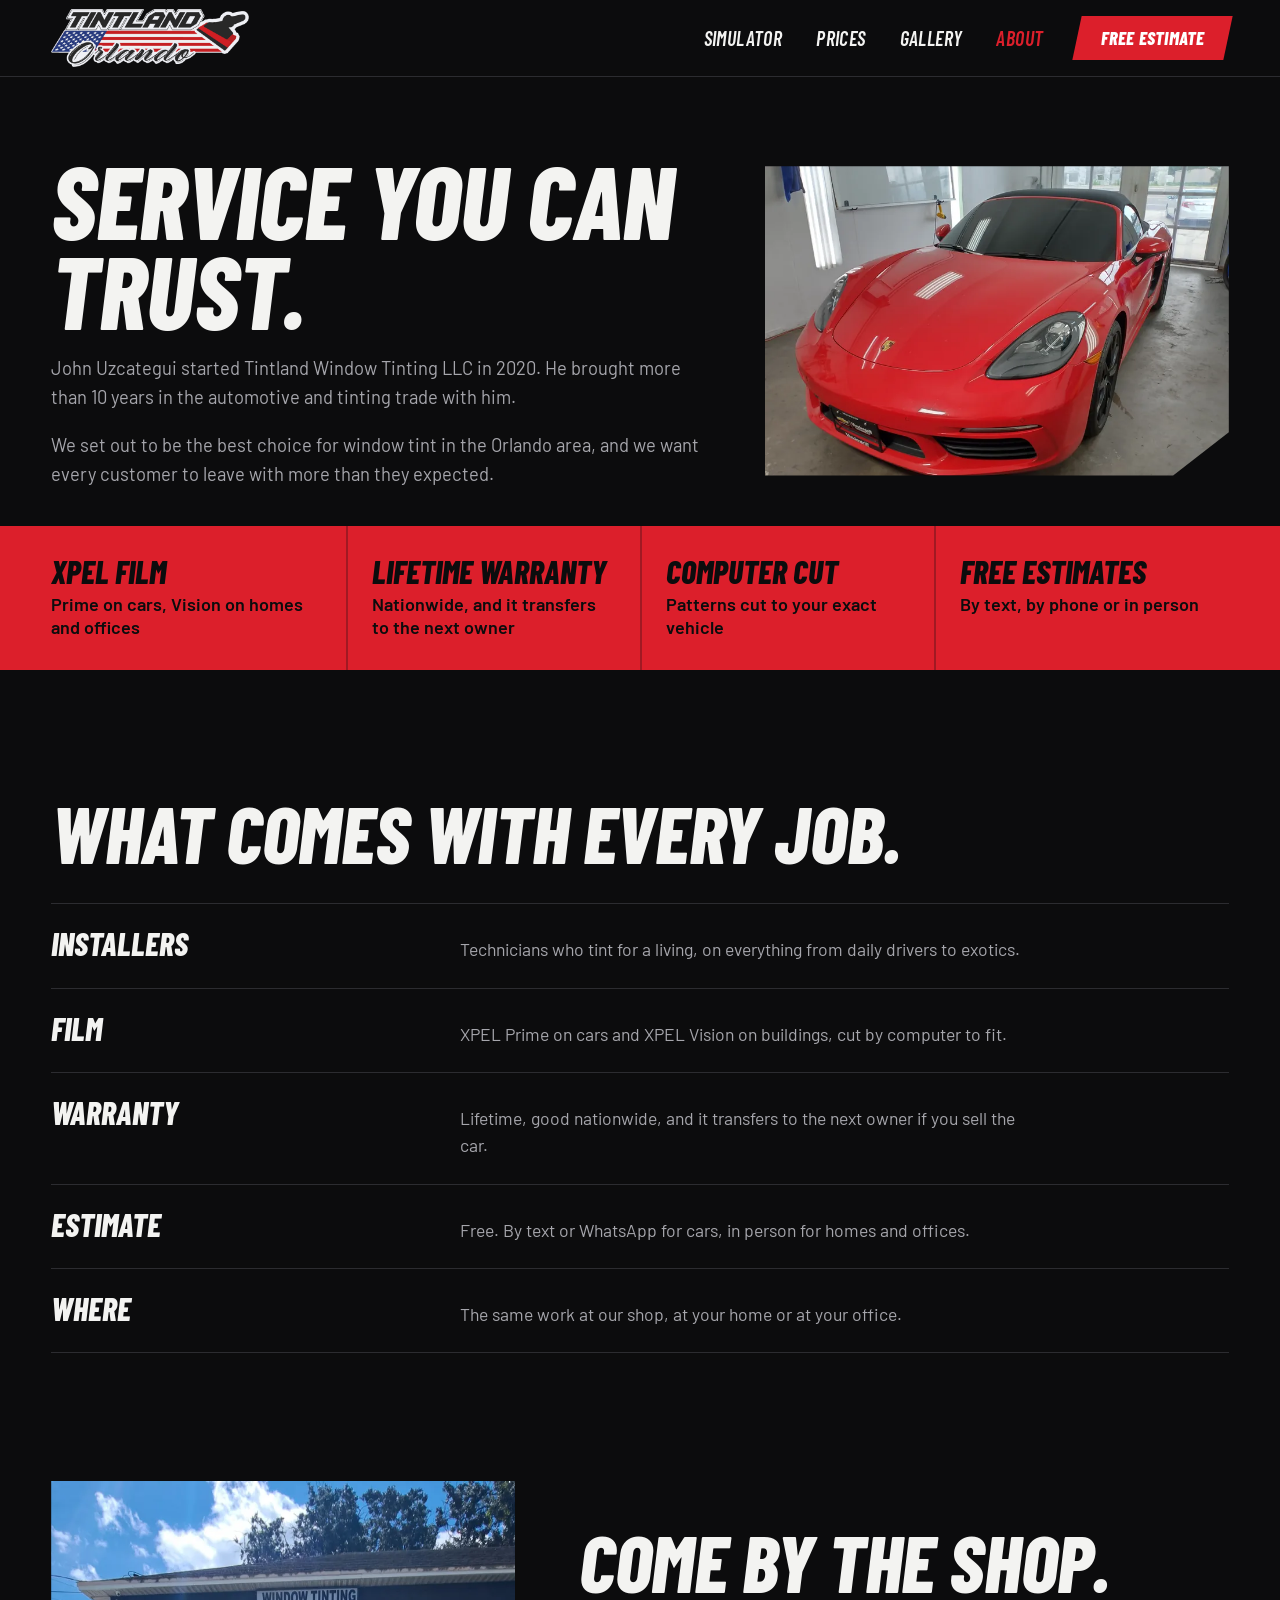
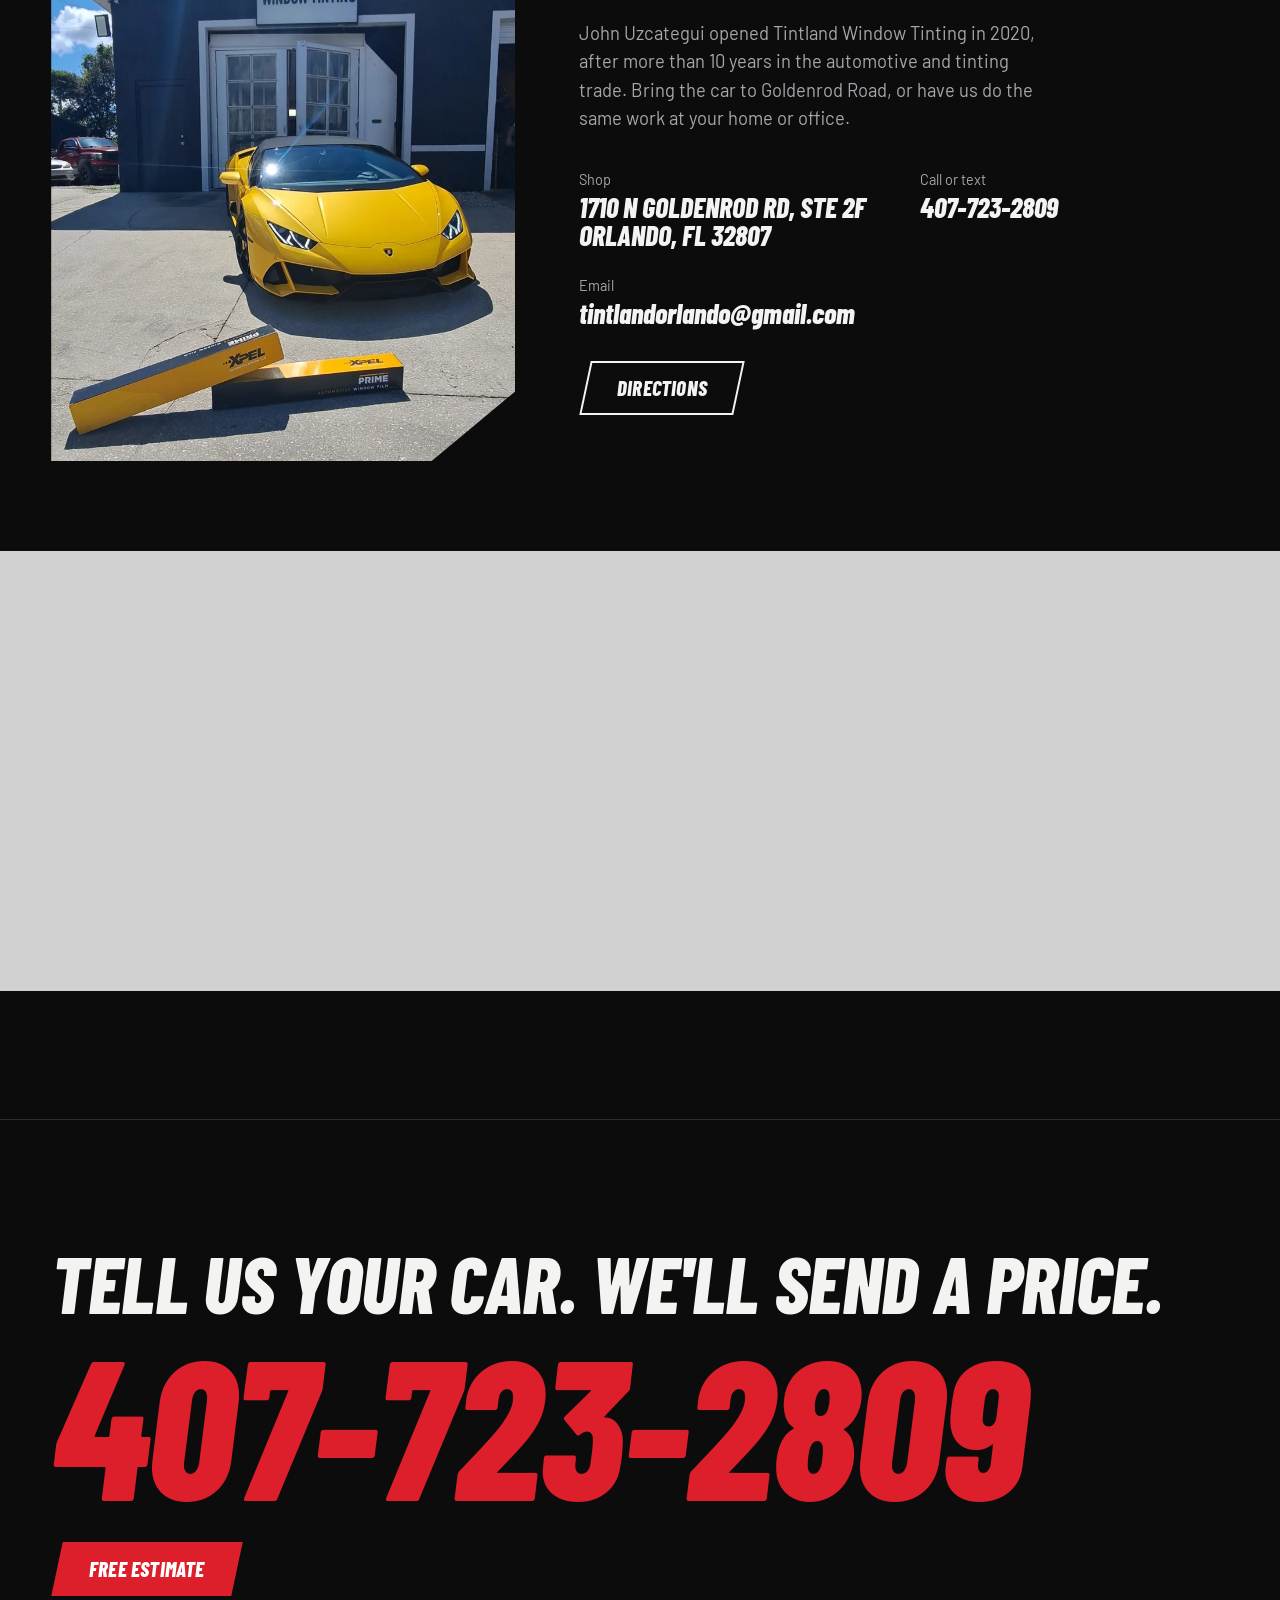
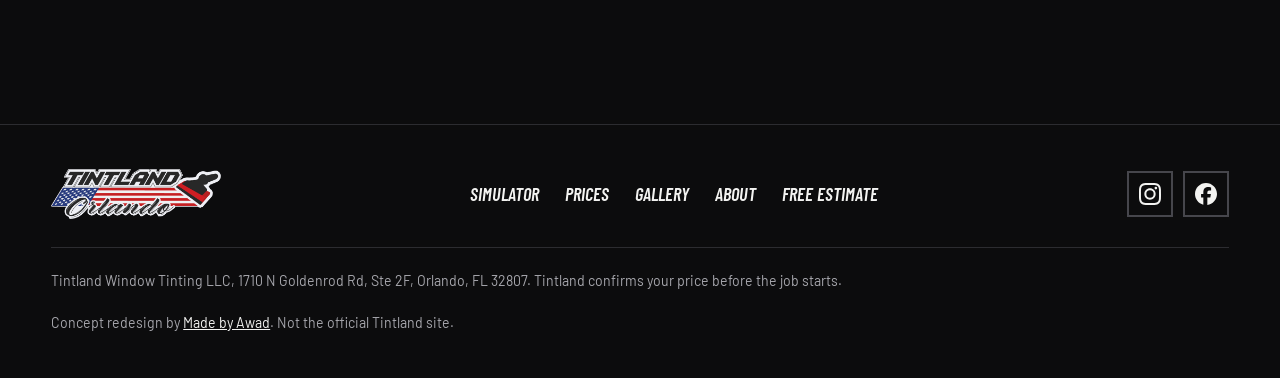
==== commit 1f4c10e2: "Fix red band alignment Co-Authored-By: Claude Opus 5.5 <noreply@anthropic.com>" ====
--- a/about.html
+++ b/about.html
@@ -14,7 +14,7 @@
 <meta property="og:type" content="website">
 <link rel="preload" href="assets/fonts/barlow-condensed-800-italic.woff2" as="font" type="font/woff2" crossorigin>
 <link rel="preload" href="assets/fonts/barlow-400-normal.woff2" as="font" type="font/woff2" crossorigin>
-<link rel="stylesheet" href="assets/site.css?v=63201f2b">
+<link rel="stylesheet" href="assets/site.css?v=5c88cf42">
 </head>
 <body>
 <a class="skip" href="#main">Skip to content</a>
@@ -101,6 +101,6 @@
   <a class="btn btn-s" href="tel:+14077232809"><span>Call</span></a>
   <a class="btn btn-p" href="estimate.html"><span>Free estimate</span></a>
 </div>
-<script src="assets/site.js?v=63201f2b" defer></script>
+<script src="assets/site.js?v=5c88cf42" defer></script>
 </body>
 </html>
--- a/assets/site.css
+++ b/assets/site.css
@@ -107,11 +107,11 @@
 /* red band */
 .band{background:var(--red);color:var(--ink)}
 .band .wrap{display:grid;grid-template-columns:repeat(4,1fr)}
-.band div{padding:30px 24px 30px 0;font-weight:600;line-height:1.3}
-.band div+div{padding-left:24px;border-left:2px solid rgba(12,12,13,.28)}
+.band .wrap>div{padding:30px 24px 30px 0;font-weight:600;line-height:1.3}
+.band .wrap>div+div{padding-left:24px;border-left:2px solid rgba(12,12,13,.28)}
 .band b{display:block;font-family:"BarlowC",sans-serif;font-weight:800;font-style:italic;text-transform:uppercase;font-size:2rem;line-height:.95;margin-bottom:6px}
-@media (max-width:900px){.band .wrap{grid-template-columns:1fr 1fr}.band div:nth-child(3){border-left:0;padding-left:0}.band div:nth-child(n+3){border-top:2px solid rgba(12,12,13,.28)}}
-@media (max-width:480px){.band .wrap{grid-template-columns:1fr}.band div,.band div+div{padding:18px 0;border-left:0}.band div+div{border-top:2px solid rgba(12,12,13,.28)}}
+@media (max-width:900px){.band .wrap{grid-template-columns:1fr 1fr}.band .wrap>div:nth-child(3){border-left:0;padding-left:0}.band .wrap>div:nth-child(n+3){border-top:2px solid rgba(12,12,13,.28)}}
+@media (max-width:480px){.band .wrap{grid-template-columns:1fr}.band .wrap>div,.band .wrap>div+div{padding:18px 0;border-left:0}.band .wrap>div+div{border-top:2px solid rgba(12,12,13,.28)}}
 
 /* price board */
 .seg{display:flex;flex-wrap:wrap;gap:10px;margin-top:36px;padding-left:6px}
